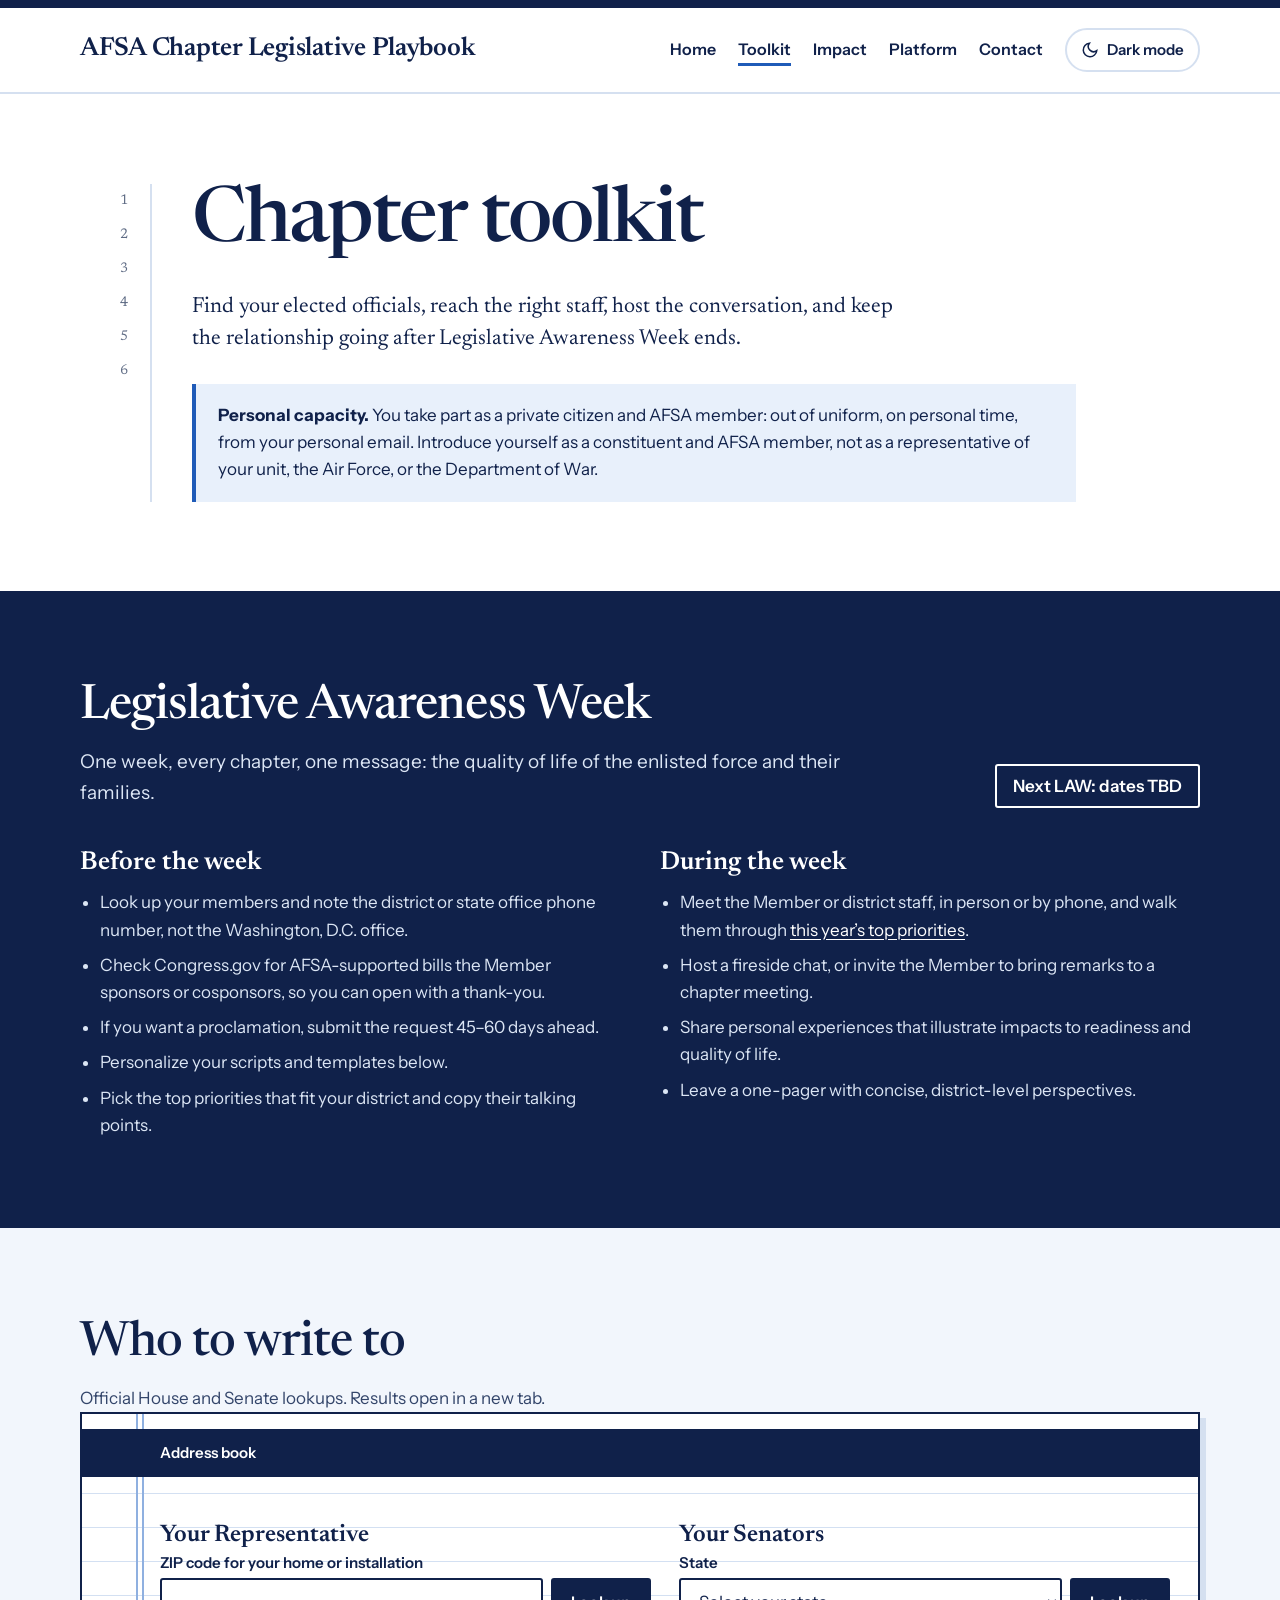
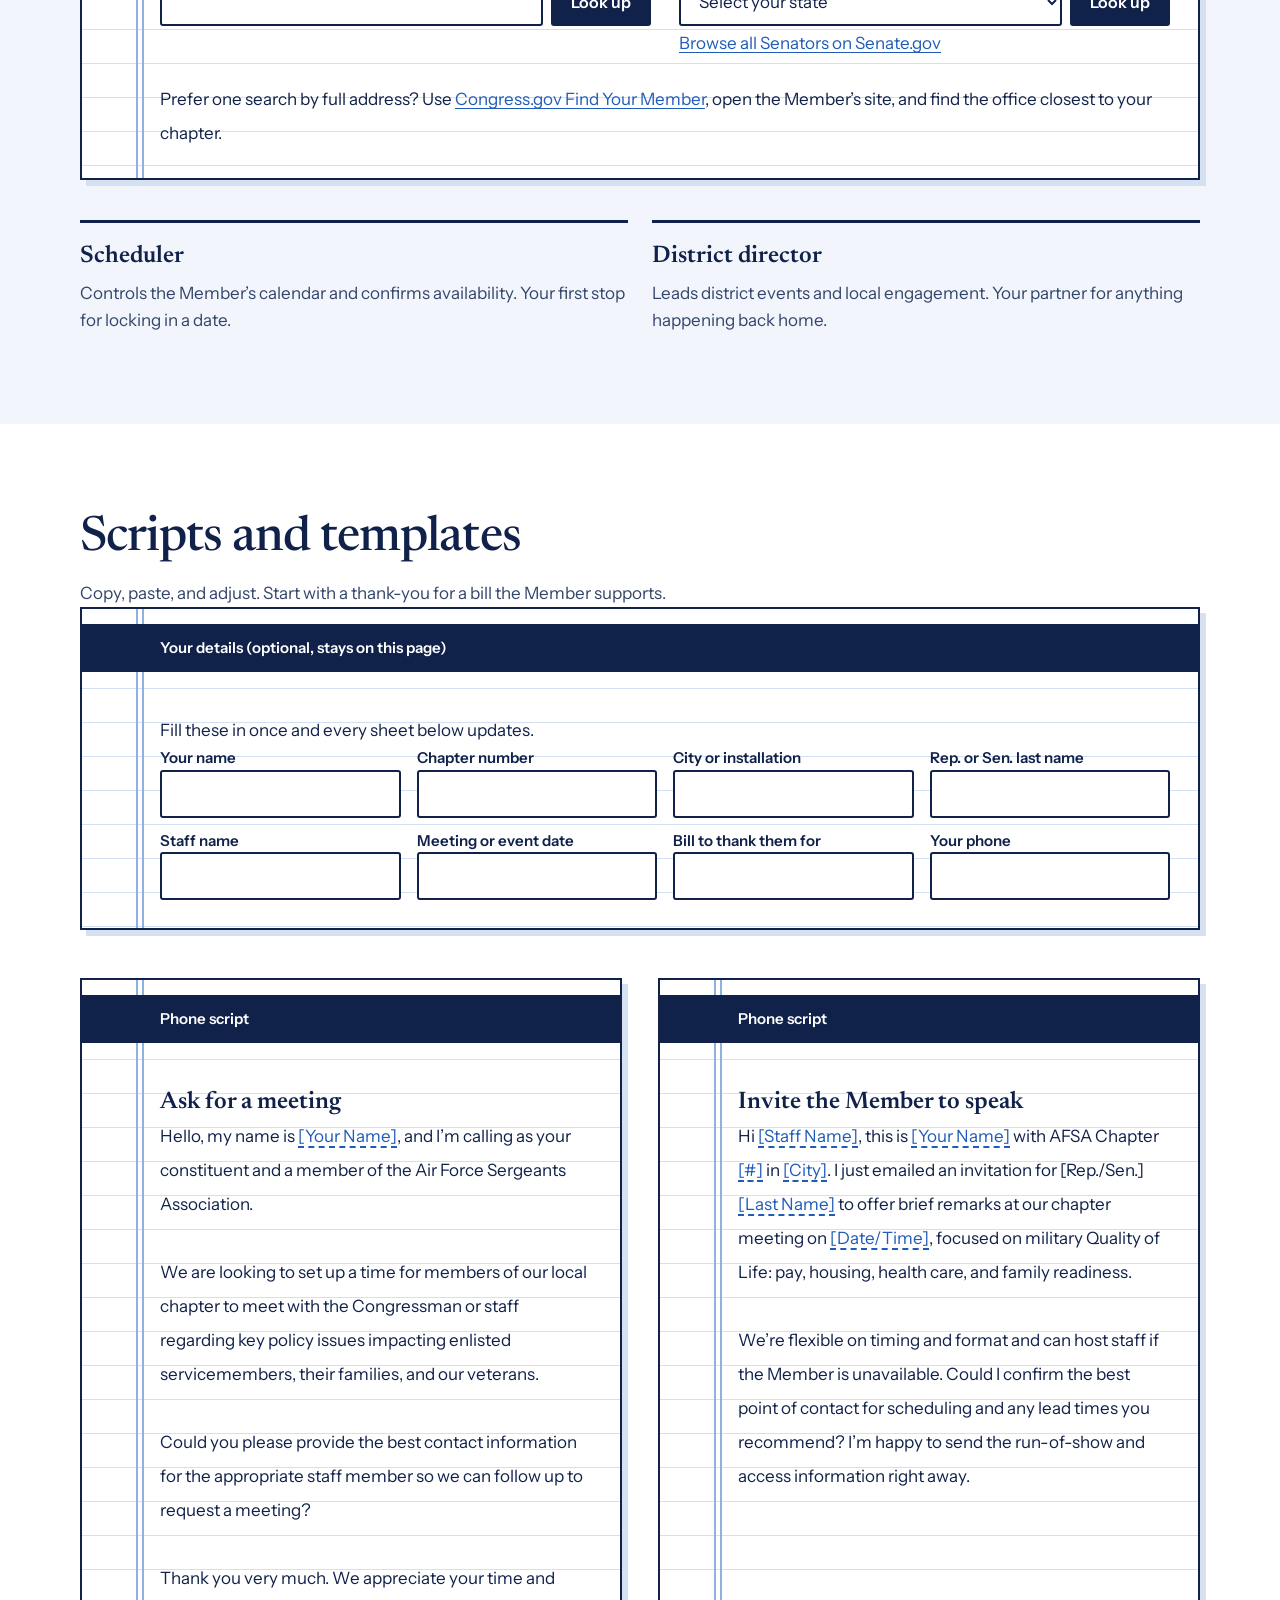
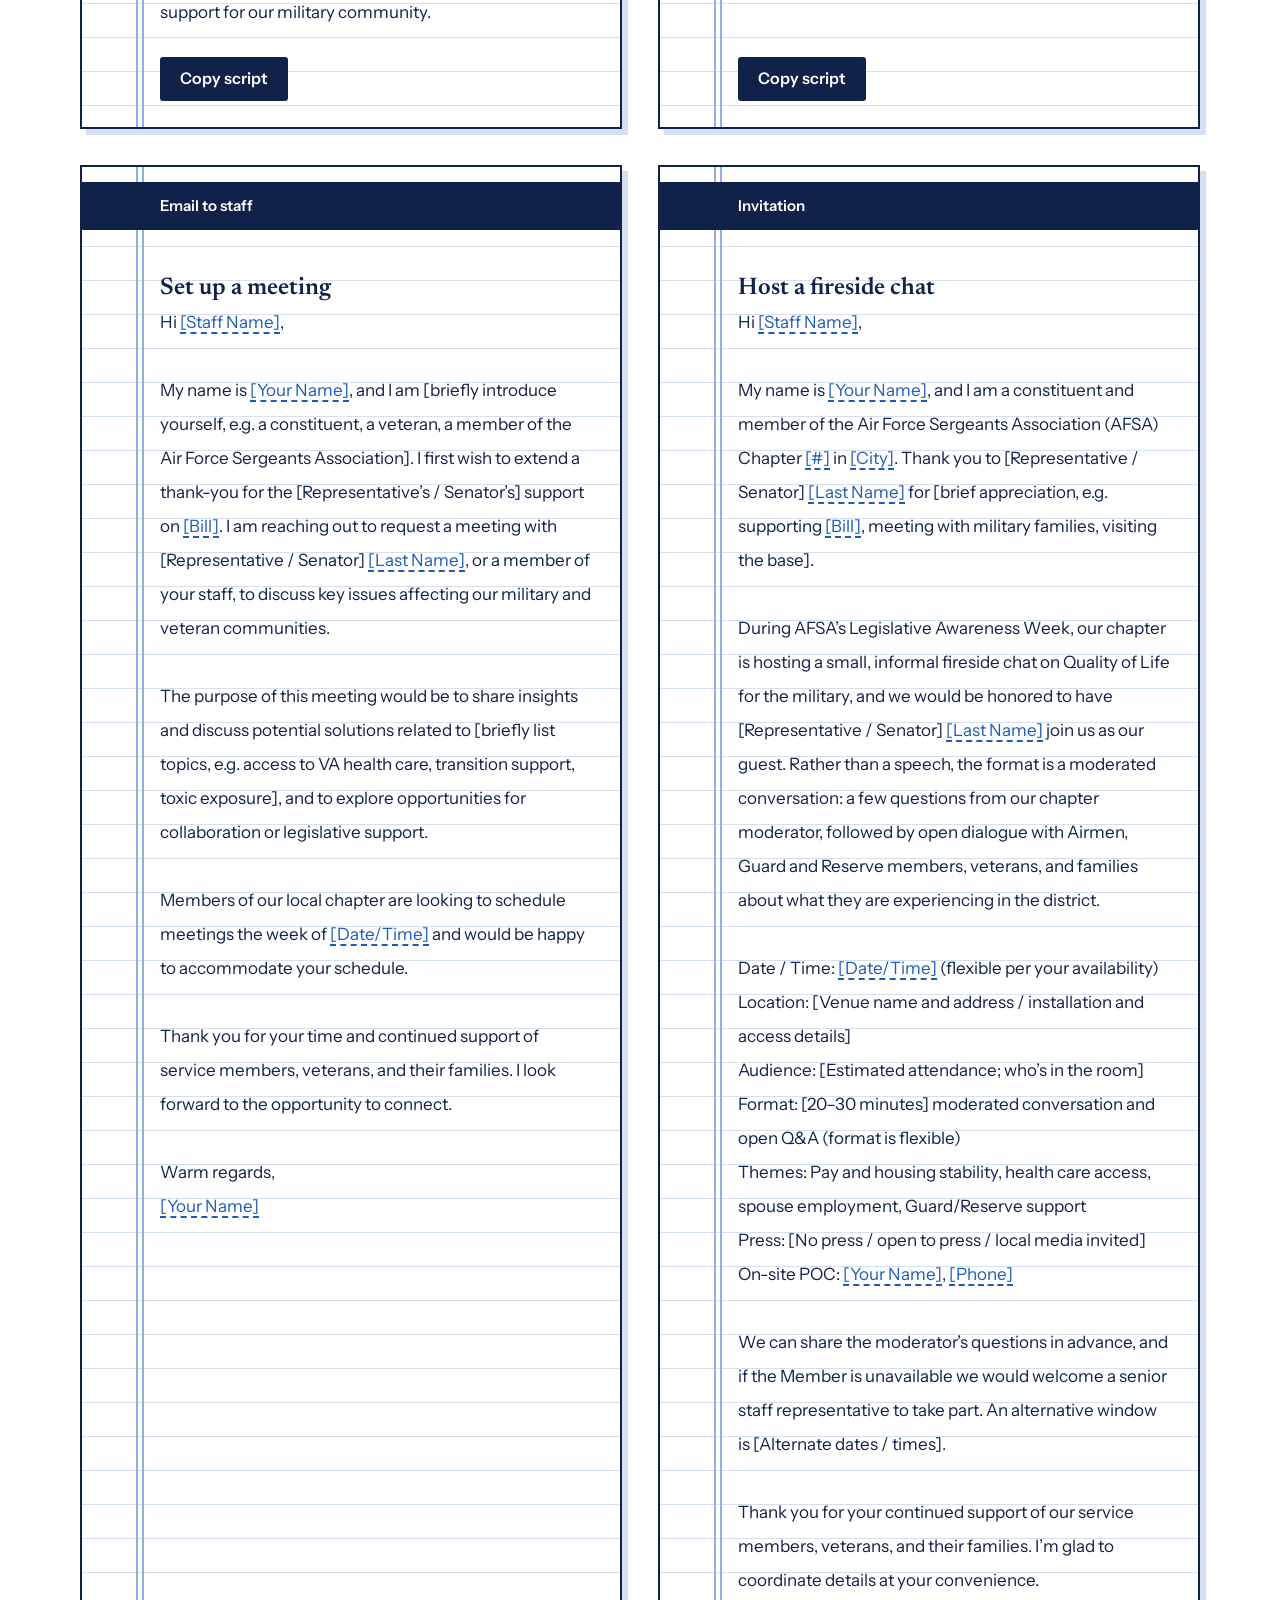
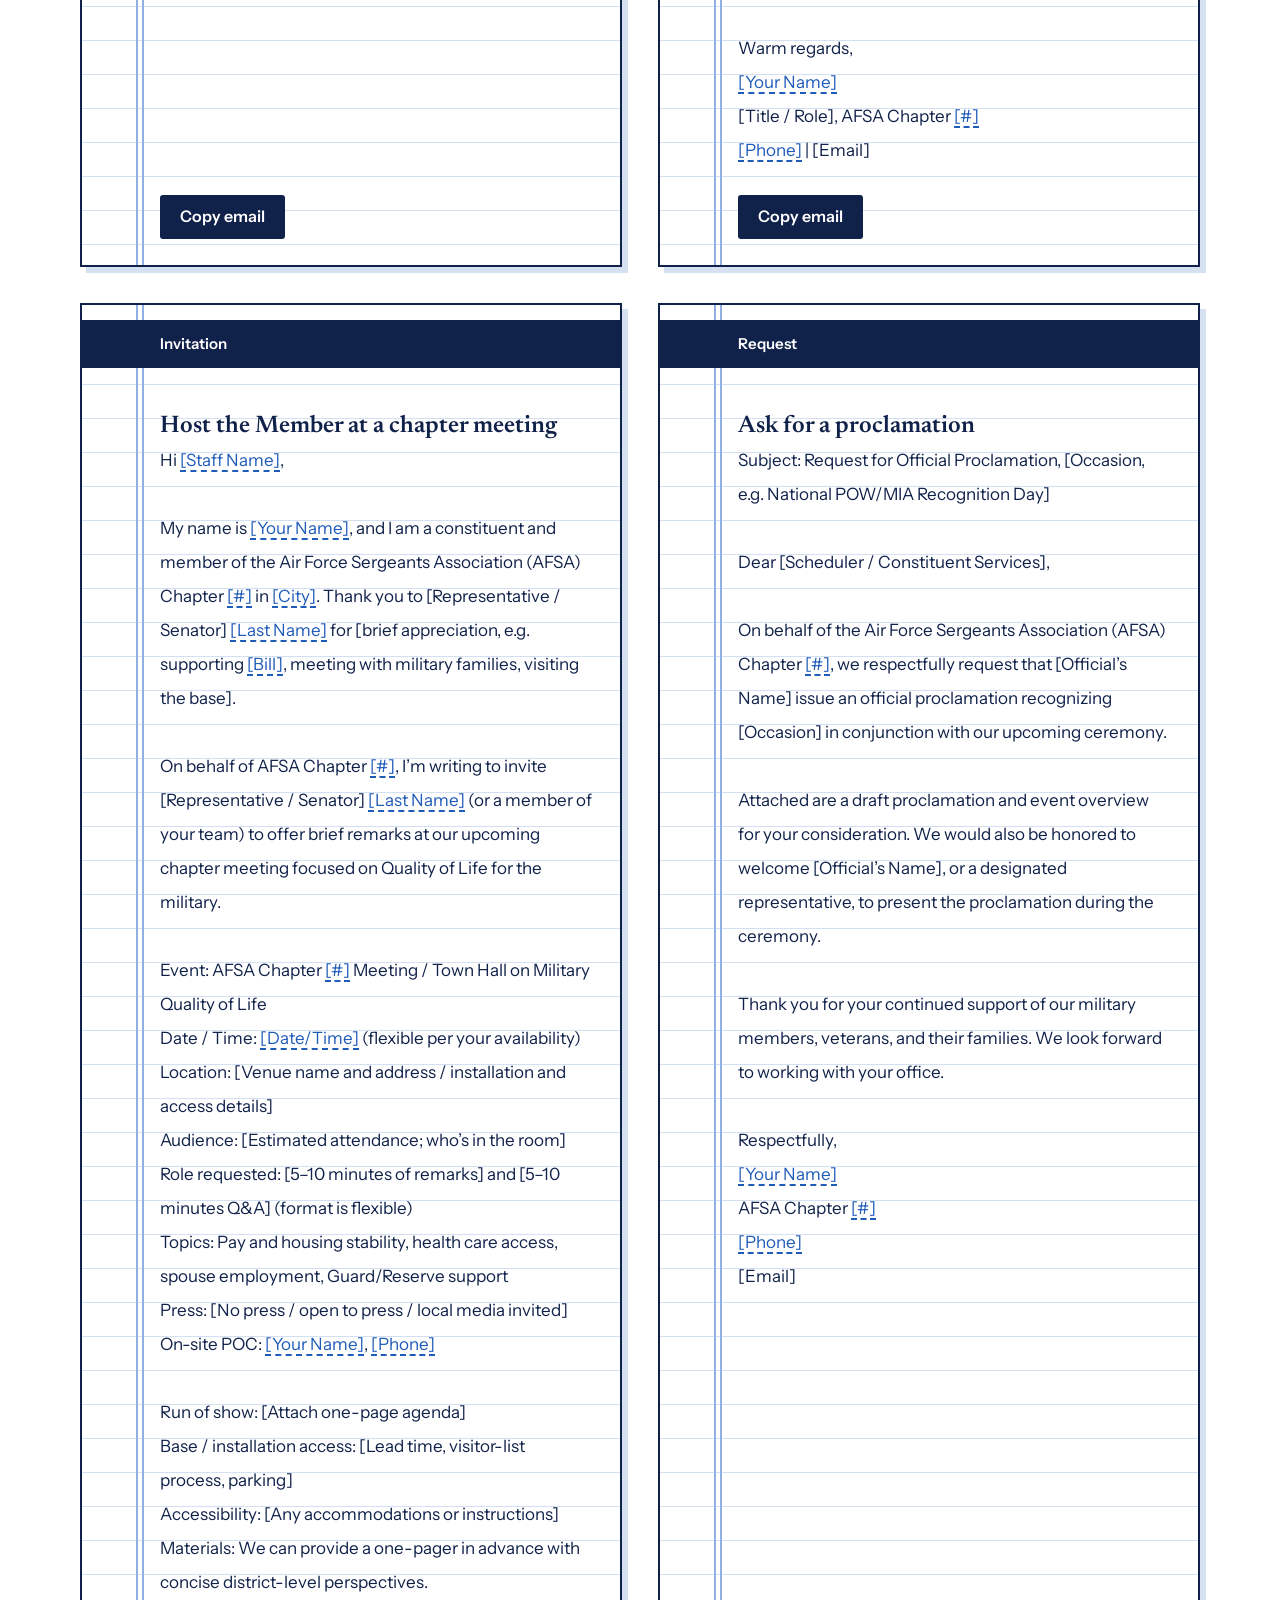
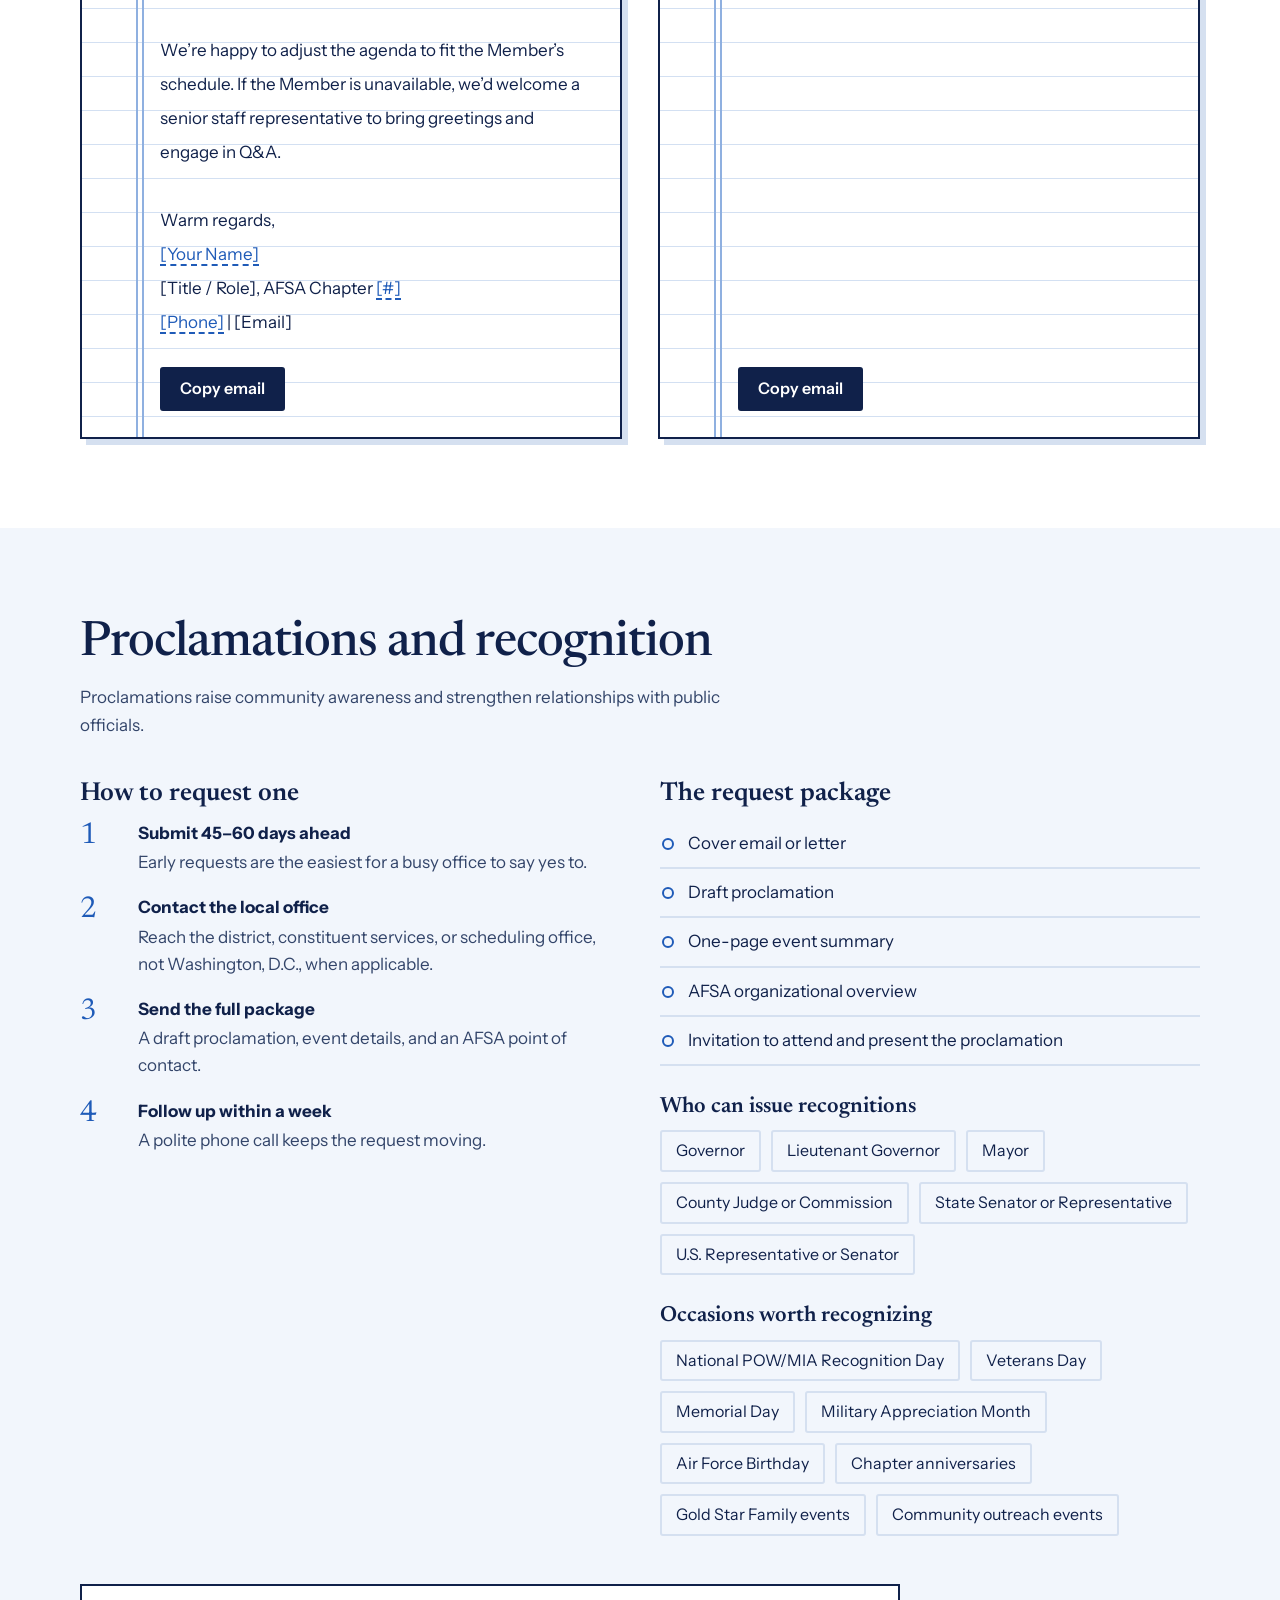
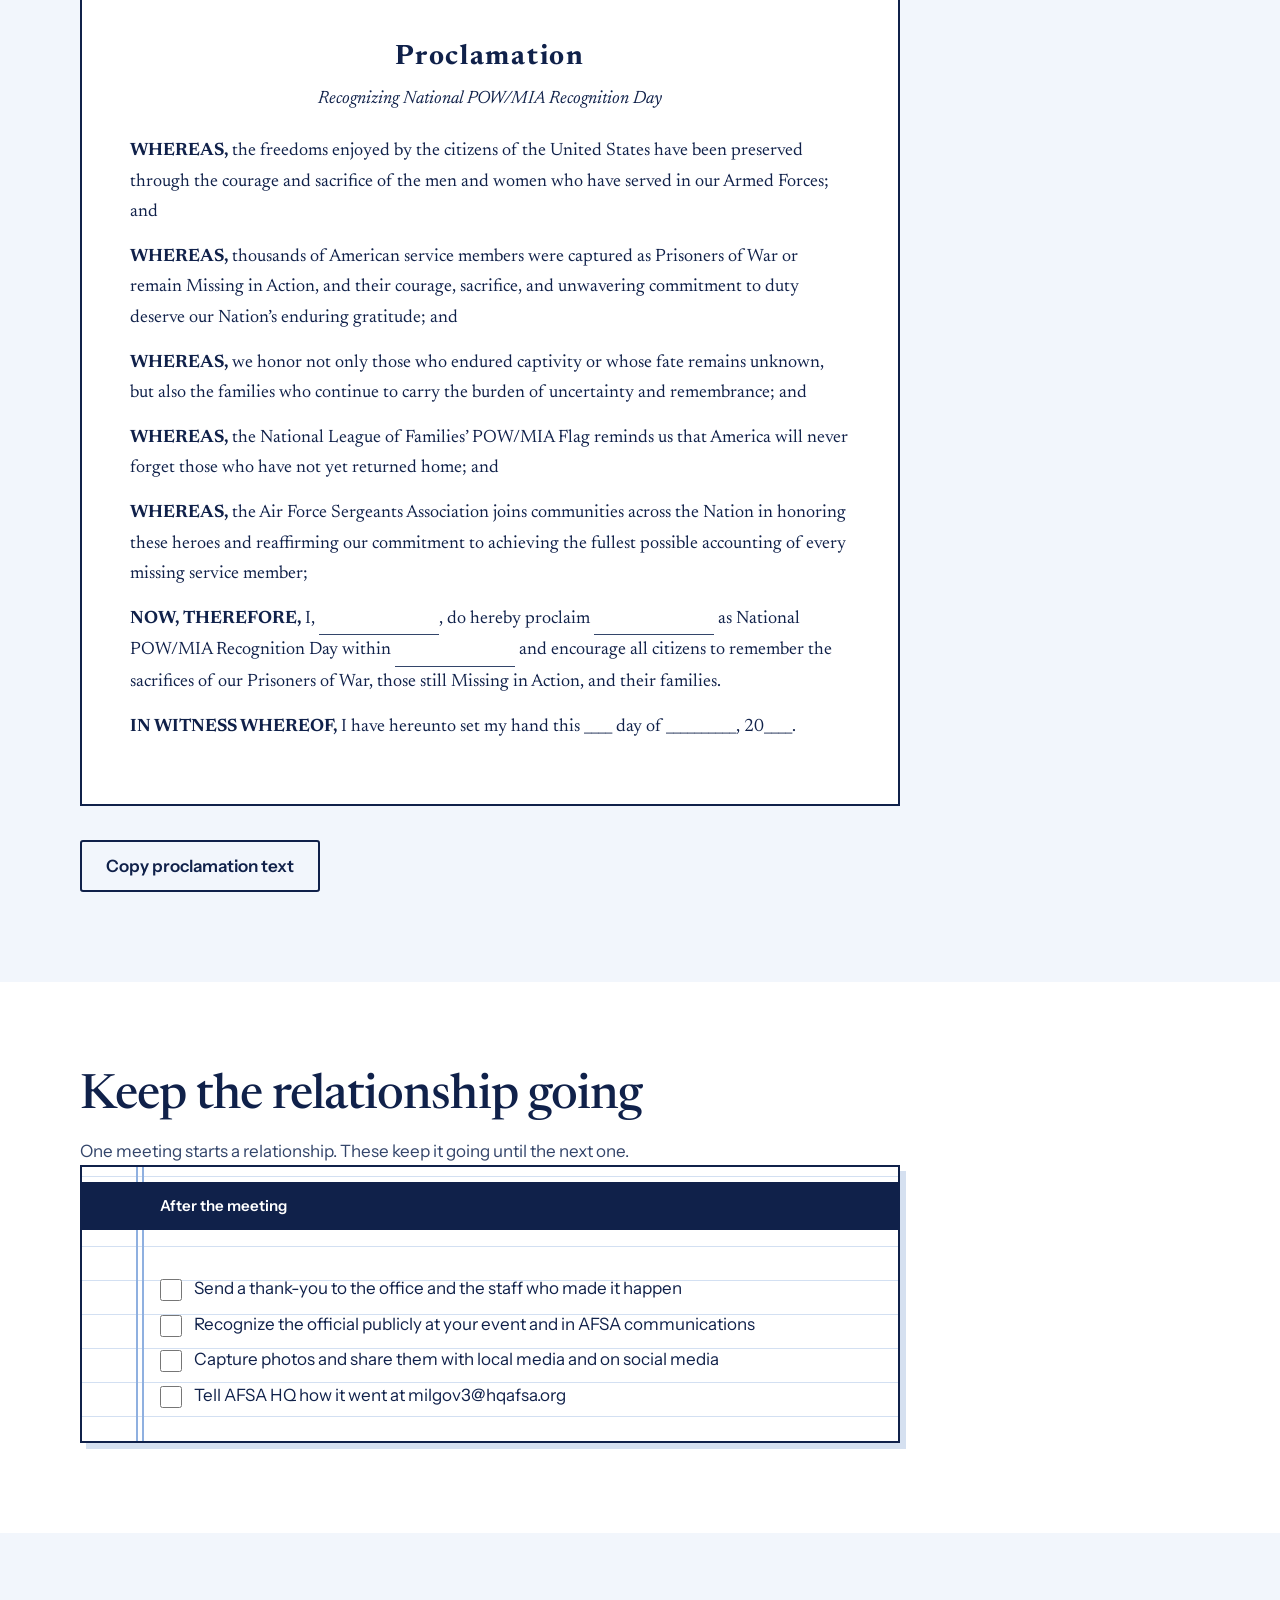
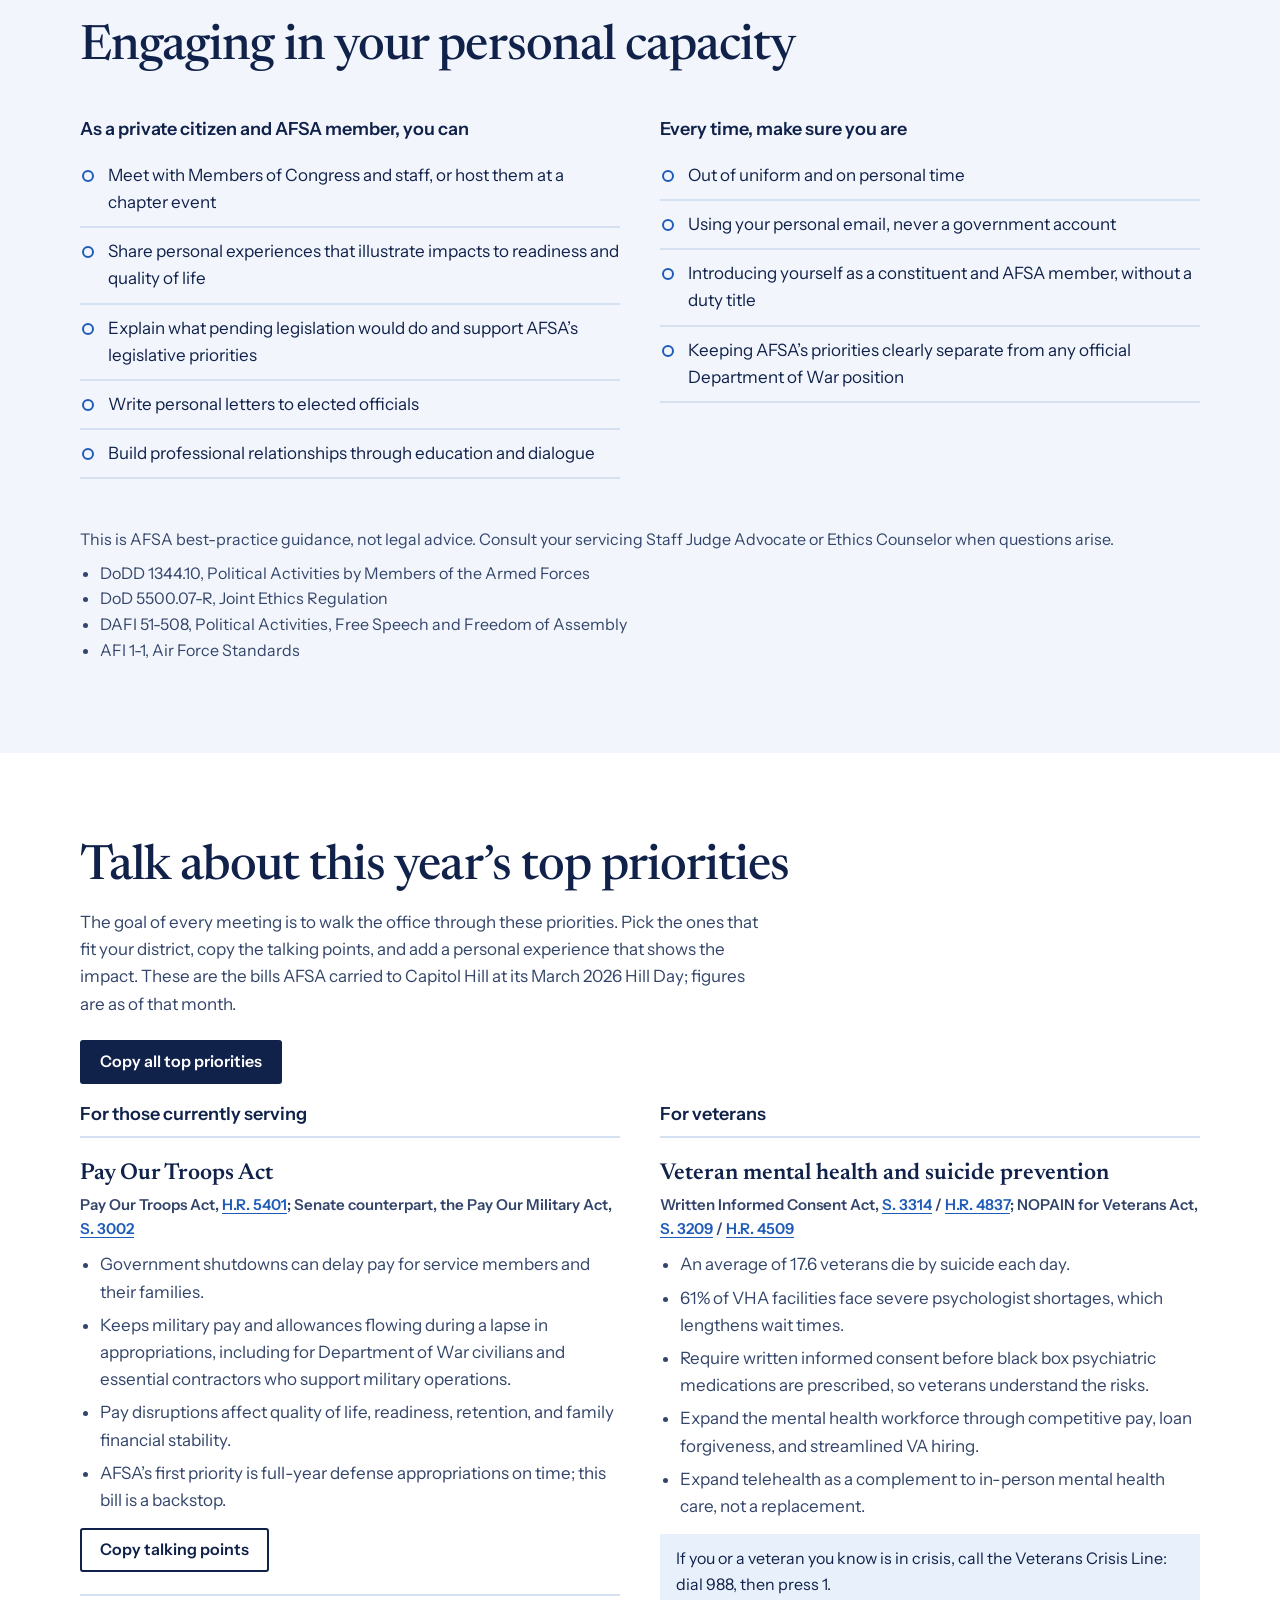
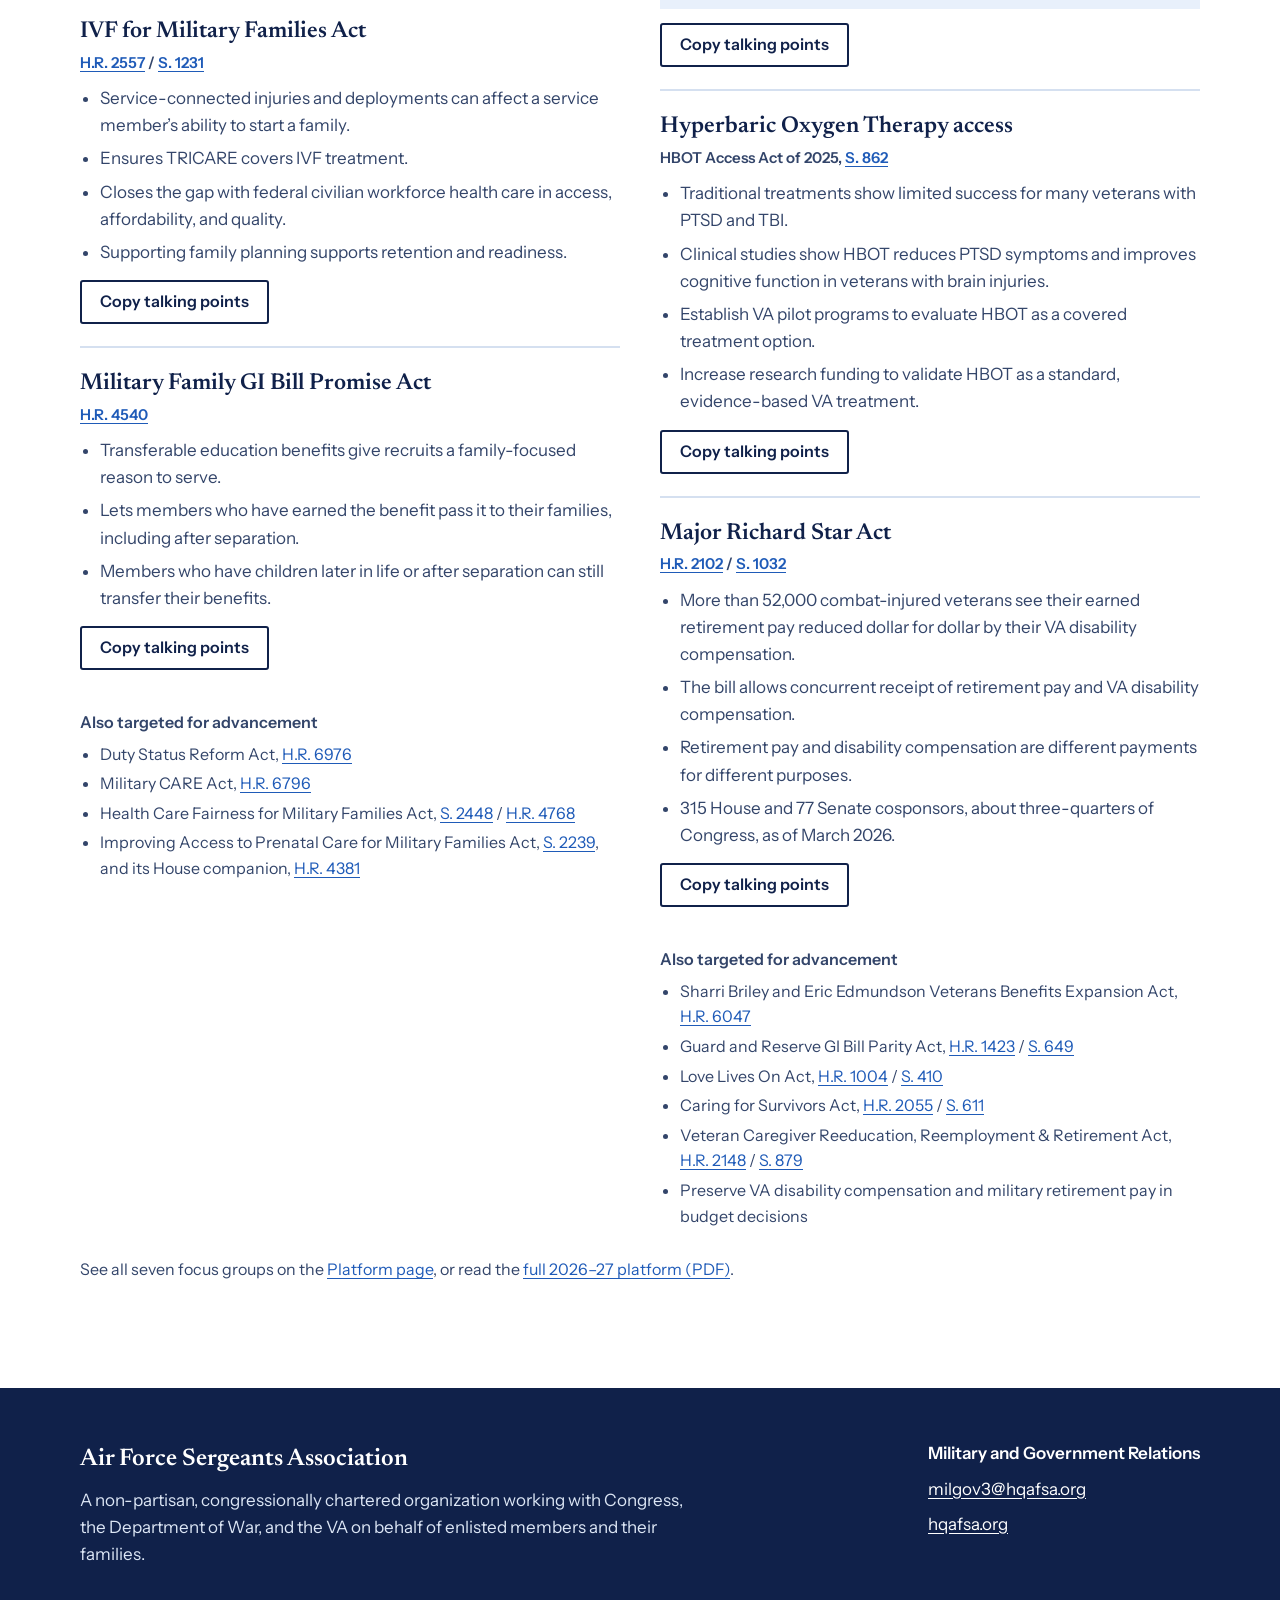
==== toolkit.html @ 88fa0942 "Add files via upload" ====
<!doctype html>
<html lang="en">
<head>
<meta charset="utf-8">
<meta name="viewport" content="width=device-width, initial-scale=1">
<meta http-equiv="Content-Security-Policy" content="default-src 'none'; script-src 'self' 'sha256-FX/1Bwg8a1mKKvwrOkE1gZvX2eB16QvJh+3+vhkZIF4='; style-src 'self'; font-src 'self'; img-src 'self'; connect-src 'none'; manifest-src 'self'; base-uri 'self'; form-action https://ziplook.house.gov; upgrade-insecure-requests">
<meta name="referrer" content="strict-origin-when-cross-origin">
<title>Chapter toolkit | AFSA Chapter Legislative Playbook</title>
<meta name="description" content="Find your Representative and Senators, use AFSA’s call scripts and email templates, request proclamations, and keep the relationship going after Legislative Awareness Week.">
<link rel="canonical" href="https://afsa-legislative.github.io/toolkit.html">
<meta name="theme-color" content="#10214A">
<meta property="og:type" content="website">
<meta property="og:site_name" content="AFSA Chapter Legislative Playbook">
<meta property="og:title" content="Chapter toolkit | AFSA Chapter Legislative Playbook">
<meta property="og:description" content="Find your Representative and Senators, use AFSA’s call scripts and email templates, request proclamations, and keep the relationship going after Legislative Awareness Week.">
<meta property="og:url" content="https://afsa-legislative.github.io/toolkit.html">
<meta property="og:image" content="https://afsa-legislative.github.io/assets/img/og-card.png">
<meta property="og:image:width" content="1200">
<meta property="og:image:height" content="630">
<meta property="og:image:alt" content="AFSA Chapter Legislative Playbook: What AFSA asked Congress for, and what changed.">
<meta name="twitter:card" content="summary_large_image">
<link rel="icon" href="assets/img/favicon.svg" type="image/svg+xml">
<link rel="apple-touch-icon" href="assets/img/apple-touch-icon.png">
<link rel="preload" href="assets/fonts/newsreader-latin-opsz-normal.woff2" as="font" type="font/woff2" crossorigin>
<link rel="preload" href="assets/fonts/instrument-sans-latin-wght-normal.woff2" as="font" type="font/woff2" crossorigin>
<script src="assets/js/theme.js"></script>
<link rel="stylesheet" href="assets/css/site.css">
<script src="assets/js/site.js" defer></script>
<script type="application/ld+json">{"@context": "https://schema.org", "@type": "WebPage", "name": "Chapter toolkit | AFSA Chapter Legislative Playbook", "url": "https://afsa-legislative.github.io/toolkit.html", "description": "Find your Representative and Senators, use AFSA’s call scripts and email templates, request proclamations, and keep the relationship going after Legislative Awareness Week.", "isPartOf": {"@type": "WebSite", "name": "AFSA Chapter Legislative Playbook", "url": "https://afsa-legislative.github.io/"}, "publisher": {"@type": "Organization", "name": "Air Force Sergeants Association", "url": "https://www.hqafsa.org/"}}</script>
</head>
<body>
<a class="skip" href="#main">Skip to main content</a>
<div class="topbar" aria-hidden="true"></div>
<header class="site-head">
  <div class="wrap">
    <a class="brand" href="index.html">AFSA Chapter Legislative Playbook</a>
    <div class="head-right">
      <nav class="nav" aria-label="Main">
        <ul>
          <li><a href="index.html">Home</a></li>
          <li><a href="toolkit.html" aria-current="page">Toolkit</a></li>
          <li><a href="impact.html">Impact</a></li>
          <li><a href="platform.html">Platform</a></li>
          <li><a href="contact.html">Contact</a></li>
        </ul>
      </nav>
      <button class="theme-toggle" id="themeToggle" type="button" aria-pressed="false" hidden>
        <svg class="i-moon" width="18" height="18" viewBox="0 0 24 24" fill="none" stroke="currentColor" stroke-width="2" aria-hidden="true" focusable="false"><path d="M21 12.8A9 9 0 1 1 11.2 3a7 7 0 0 0 9.8 9.8z"/></svg>
        <svg class="i-sun" width="18" height="18" viewBox="0 0 24 24" fill="none" stroke="currentColor" stroke-width="2" aria-hidden="true" focusable="false"><circle cx="12" cy="12" r="4"/><path d="M12 2v2M12 20v2M4.9 4.9l1.4 1.4M17.7 17.7l1.4 1.4M2 12h2M20 12h2M4.9 19.1l1.4-1.4M17.7 6.3l1.4-1.4"/></svg>
        <span>Dark mode</span>
      </button>
    </div>
  </div>
</header>
<main id="main">
  <section class="section" aria-labelledby="tk-h1">
    <div class="wrap rowrail">
      <div class="rail" aria-hidden="true">1
2
3
4
5
6</div>
      <div>
        <h1 id="tk-h1" class="display h1">Chapter toolkit</h1>
        <p class="lede">Find your elected officials, reach the right staff, host the conversation, and keep the relationship going after Legislative Awareness Week ends.</p>
        <p class="notice"><strong>Personal capacity.</strong> You take part as a private citizen and AFSA member: out of uniform, on personal time, from your personal email. Introduce yourself as a constituent and AFSA member, not as a representative of your unit, the Air Force, or the Department of War.</p>
      </div>
    </div>
  </section>

  <section class="section band" aria-labelledby="tk-law">
    <div class="wrap">
      <div class="rec-head">
        <div>
          <h2 id="tk-law" class="display h2">Legislative Awareness Week</h2>
          <p class="intro lg">One week, every chapter, one message: the quality of life of the enlisted force and their families.</p>
        </div>
        <p class="chip">Next LAW: dates TBD</p>
      </div>
      <div class="cols2 mt">
        <div>
          <h3 class="h3">Before the week</h3>
          <ul class="bandlist">
            <li>Look up your members and note the district or state office phone number, not the Washington, D.C. office.</li>
            <li>Check Congress.gov for AFSA-supported bills the Member sponsors or cosponsors, so you can open with a thank-you.</li>
            <li>If you want a proclamation, submit the request 45–60 days ahead.</li>
            <li>Personalize your scripts and templates below.</li>
            <li>Pick the top priorities that fit your district and copy their talking points.</li>
          </ul>
        </div>
        <div>
          <h3 class="h3">During the week</h3>
          <ul class="bandlist">
            <li>Meet the Member or district staff, in person or by phone, and walk them through <a href="#priorities">this year’s top priorities</a>.</li>
            <li>Host a fireside chat, or invite the Member to bring remarks to a chapter meeting.</li>
            <li>Share personal experiences that illustrate impacts to readiness and quality of life.</li>
            <li>Leave a one-pager with concise, district-level perspectives.</li>
          </ul>
        </div>
      </div>
    </div>
  </section>

  <section class="section alt" id="find" aria-labelledby="find-h2">
    <div class="wrap">
      <h2 id="find-h2" class="display h2">Who to write to</h2>
      <p class="intro">Official House and Senate lookups. Results open in a new tab.</p>
      <div class="pad mt-md">
        <p class="pad-tab">Address book</p>
        <div class="pad-body">
          <div class="lookups">
            <form class="lookup" id="zipForm" action="https://ziplook.house.gov/htbin/findrep_house" method="get" target="_blank" novalidate>
              <h3>Your Representative</h3>
              <label for="zip">ZIP code for your home or installation</label>
              <div class="row">
                <input id="zip" name="ZIP" inputmode="numeric" autocomplete="postal-code" maxlength="5" pattern="[0-9]{5}" aria-describedby="zipErr">
                <button class="btn sm" type="submit">Look up</button>
              </div>
              <p class="err" id="zipErr" hidden>Enter a 5-digit ZIP code to run the lookup.</p>
            </form>
            <div class="lookup">
              <h3>Your Senators</h3>
              <div id="stateWrap" hidden>
                <label for="state">State</label>
                <div class="row">
                  <select id="state" aria-describedby="stateErr"><option value="">Select your state</option></select>
                  <a class="btn sm" id="stateGo" href="https://www.senate.gov/senators/senators-contact.htm" target="_blank" rel="noopener">Look up</a>
                </div>
                <p class="err" id="stateErr" hidden>Choose a state first.</p>
              </div>
              <p><a href="https://www.senate.gov/senators/senators-contact.htm" target="_blank" rel="noopener">Browse all Senators on Senate.gov</a></p>
            </div>
          </div>
          <p class="afterlink">Prefer one search by full address? Use <a href="https://www.congress.gov/members/find-your-member" target="_blank" rel="noopener">Congress.gov Find Your Member</a>, open the Member’s site, and find the office closest to your chapter.</p>
        </div>
      </div>
      <div class="staff">
        <div><h3>Scheduler</h3><p>Controls the Member’s calendar and confirms availability. Your first stop for locking in a date.</p></div>
        <div><h3>District director</h3><p>Leads district events and local engagement. Your partner for anything happening back home.</p></div>
      </div>
    </div>
  </section>

  <section class="section" id="templates" aria-labelledby="tpl-h2">
    <div class="wrap">
      <h2 id="tpl-h2" class="display h2">Scripts and templates</h2>
      <p class="intro">Copy, paste, and adjust. Start with a thank-you for a bill the Member supports.</p>

      <div class="pad mt-md" id="persona" hidden>
        <p class="pad-tab">Your details (optional, stays on this page)</p>
        <div class="pad-body">
          <p>Fill these in once and every sheet below updates.</p>
          <div class="persona">
            <div><label for="p-name">Your name</label><input id="p-name" data-key="name" autocomplete="name"></div>
            <div><label for="p-chapter">Chapter number</label><input id="p-chapter" data-key="chapter"></div>
            <div><label for="p-city">City or installation</label><input id="p-city" data-key="city"></div>
            <div><label for="p-member">Rep. or Sen. last name</label><input id="p-member" data-key="member"></div>
            <div><label for="p-staff">Staff name</label><input id="p-staff" data-key="staff"></div>
            <div><label for="p-date">Meeting or event date</label><input id="p-date" data-key="date"></div>
            <div><label for="p-bill">Bill to thank them for</label><input id="p-bill" data-key="bill"></div>
            <div><label for="p-phone">Your phone</label><input id="p-phone" data-key="phone" inputmode="tel" autocomplete="tel"></div>
          </div>
        </div>
      </div>

      <div class="pads mt-lg">
        <article class="pad" aria-labelledby="t1h"><p class="pad-tab">Phone script</p><div class="pad-body"><h3 id="t1h">Ask for a meeting</h3><p class="tpl" id="t1">Hello, my name is <span data-k="name">[Your Name]</span>, and I’m calling as your constituent and a member of the Air Force Sergeants Association.

We are looking to set up a time for members of our local chapter to meet with the Congressman or staff regarding key policy issues impacting enlisted servicemembers, their families, and our veterans.

Could you please provide the best contact information for the appropriate staff member so we can follow up to request a meeting?

Thank you very much. We appreciate your time and support for our military community.</p></div><div class="pad-actions"><button class="btn sm" type="button" data-copy="t1" hidden>Copy script</button></div></article>

        <article class="pad" aria-labelledby="t2h"><p class="pad-tab">Phone script</p><div class="pad-body"><h3 id="t2h">Invite the Member to speak</h3><p class="tpl" id="t2">Hi <span data-k="staff">[Staff Name]</span>, this is <span data-k="name">[Your Name]</span> with AFSA Chapter <span data-k="chapter">[#]</span> in <span data-k="city">[City]</span>. I just emailed an invitation for [Rep./Sen.] <span data-k="member">[Last Name]</span> to offer brief remarks at our chapter meeting on <span data-k="date">[Date/Time]</span>, focused on military Quality of Life: pay, housing, health care, and family readiness.

We’re flexible on timing and format and can host staff if the Member is unavailable. Could I confirm the best point of contact for scheduling and any lead times you recommend? I’m happy to send the run-of-show and access information right away.</p></div><div class="pad-actions"><button class="btn sm" type="button" data-copy="t2" hidden>Copy script</button></div></article>

        <article class="pad" aria-labelledby="t3h"><p class="pad-tab">Email to staff</p><div class="pad-body"><h3 id="t3h">Set up a meeting</h3><p class="tpl" id="t3">Hi <span data-k="staff">[Staff Name]</span>,

My name is <span data-k="name">[Your Name]</span>, and I am [briefly introduce yourself, e.g. a constituent, a veteran, a member of the Air Force Sergeants Association]. I first wish to extend a thank-you for the [Representative’s / Senator’s] support on <span data-k="bill">[Bill]</span>. I am reaching out to request a meeting with [Representative / Senator] <span data-k="member">[Last Name]</span>, or a member of your staff, to discuss key issues affecting our military and veteran communities.

The purpose of this meeting would be to share insights and discuss potential solutions related to [briefly list topics, e.g. access to VA health care, transition support, toxic exposure], and to explore opportunities for collaboration or legislative support.

Members of our local chapter are looking to schedule meetings the week of <span data-k="date">[Date/Time]</span> and would be happy to accommodate your schedule.

Thank you for your time and continued support of service members, veterans, and their families. I look forward to the opportunity to connect.

Warm regards,
<span data-k="name">[Your Name]</span></p></div><div class="pad-actions"><button class="btn sm" type="button" data-copy="t3" hidden>Copy email</button></div></article>

        <article class="pad" aria-labelledby="t4h"><p class="pad-tab">Invitation</p><div class="pad-body"><h3 id="t4h">Host a fireside chat</h3><p class="tpl" id="t4">Hi <span data-k="staff">[Staff Name]</span>,

My name is <span data-k="name">[Your Name]</span>, and I am a constituent and member of the Air Force Sergeants Association (AFSA) Chapter <span data-k="chapter">[#]</span> in <span data-k="city">[City]</span>. Thank you to [Representative / Senator] <span data-k="member">[Last Name]</span> for [brief appreciation, e.g. supporting <span data-k="bill">[Bill]</span>, meeting with military families, visiting the base].

During AFSA’s Legislative Awareness Week, our chapter is hosting a small, informal fireside chat on Quality of Life for the military, and we would be honored to have [Representative / Senator] <span data-k="member">[Last Name]</span> join us as our guest. Rather than a speech, the format is a moderated conversation: a few questions from our chapter moderator, followed by open dialogue with Airmen, Guard and Reserve members, veterans, and families about what they are experiencing in the district.

Date / Time: <span data-k="date">[Date/Time]</span> (flexible per your availability)
Location: [Venue name and address / installation and access details]
Audience: [Estimated attendance; who’s in the room]
Format: [20–30 minutes] moderated conversation and open Q&amp;A (format is flexible)
Themes: Pay and housing stability, health care access, spouse employment, Guard/Reserve support
Press: [No press / open to press / local media invited]
On-site POC: <span data-k="name">[Your Name]</span>, <span data-k="phone">[Phone]</span>

We can share the moderator’s questions in advance, and if the Member is unavailable we would welcome a senior staff representative to take part. An alternative window is [Alternate dates / times].

Thank you for your continued support of our service members, veterans, and their families. I’m glad to coordinate details at your convenience.

Warm regards,
<span data-k="name">[Your Name]</span>
[Title / Role], AFSA Chapter <span data-k="chapter">[#]</span>
<span data-k="phone">[Phone]</span> | [Email]</p></div><div class="pad-actions"><button class="btn sm" type="button" data-copy="t4" hidden>Copy email</button></div></article>

        <article class="pad" aria-labelledby="t5h"><p class="pad-tab">Invitation</p><div class="pad-body"><h3 id="t5h">Host the Member at a chapter meeting</h3><p class="tpl" id="t5">Hi <span data-k="staff">[Staff Name]</span>,

My name is <span data-k="name">[Your Name]</span>, and I am a constituent and member of the Air Force Sergeants Association (AFSA) Chapter <span data-k="chapter">[#]</span> in <span data-k="city">[City]</span>. Thank you to [Representative / Senator] <span data-k="member">[Last Name]</span> for [brief appreciation, e.g. supporting <span data-k="bill">[Bill]</span>, meeting with military families, visiting the base].

On behalf of AFSA Chapter <span data-k="chapter">[#]</span>, I’m writing to invite [Representative / Senator] <span data-k="member">[Last Name]</span> (or a member of your team) to offer brief remarks at our upcoming chapter meeting focused on Quality of Life for the military.

Event: AFSA Chapter <span data-k="chapter">[#]</span> Meeting / Town Hall on Military Quality of Life
Date / Time: <span data-k="date">[Date/Time]</span> (flexible per your availability)
Location: [Venue name and address / installation and access details]
Audience: [Estimated attendance; who’s in the room]
Role requested: [5–10 minutes of remarks] and [5–10 minutes Q&amp;A] (format is flexible)
Topics: Pay and housing stability, health care access, spouse employment, Guard/Reserve support
Press: [No press / open to press / local media invited]
On-site POC: <span data-k="name">[Your Name]</span>, <span data-k="phone">[Phone]</span>

Run of show: [Attach one-page agenda]
Base / installation access: [Lead time, visitor-list process, parking]
Accessibility: [Any accommodations or instructions]
Materials: We can provide a one-pager in advance with concise district-level perspectives.

We’re happy to adjust the agenda to fit the Member’s schedule. If the Member is unavailable, we’d welcome a senior staff representative to bring greetings and engage in Q&amp;A.

Warm regards,
<span data-k="name">[Your Name]</span>
[Title / Role], AFSA Chapter <span data-k="chapter">[#]</span>
<span data-k="phone">[Phone]</span> | [Email]</p></div><div class="pad-actions"><button class="btn sm" type="button" data-copy="t5" hidden>Copy email</button></div></article>

        <article class="pad" aria-labelledby="t6h"><p class="pad-tab">Request</p><div class="pad-body"><h3 id="t6h">Ask for a proclamation</h3><p class="tpl" id="t6">Subject: Request for Official Proclamation, [Occasion, e.g. National POW/MIA Recognition Day]

Dear [Scheduler / Constituent Services],

On behalf of the Air Force Sergeants Association (AFSA) Chapter <span data-k="chapter">[#]</span>, we respectfully request that [Official’s Name] issue an official proclamation recognizing [Occasion] in conjunction with our upcoming ceremony.

Attached are a draft proclamation and event overview for your consideration. We would also be honored to welcome [Official’s Name], or a designated representative, to present the proclamation during the ceremony.

Thank you for your continued support of our military members, veterans, and their families. We look forward to working with your office.

Respectfully,
<span data-k="name">[Your Name]</span>
AFSA Chapter <span data-k="chapter">[#]</span>
<span data-k="phone">[Phone]</span>
[Email]</p></div><div class="pad-actions"><button class="btn sm" type="button" data-copy="t6" hidden>Copy email</button></div></article>
      </div>
    </div>
  </section>

  <section class="section alt" id="proclamations" aria-labelledby="pr-h2">
    <div class="wrap">
      <h2 id="pr-h2" class="display h2">Proclamations and recognition</h2>
      <p class="intro">Proclamations raise community awareness and strengthen relationships with public officials.</p>
      <div class="cols2 mt">
        <div>
          <h3 class="h3">How to request one</h3>
          <ol class="steps">
            <li><span class="n" aria-hidden="true">1</span><div><h4>Submit 45–60 days ahead</h4><p>Early requests are the easiest for a busy office to say yes to.</p></div></li>
            <li><span class="n" aria-hidden="true">2</span><div><h4>Contact the local office</h4><p>Reach the district, constituent services, or scheduling office, not Washington, D.C., when applicable.</p></div></li>
            <li><span class="n" aria-hidden="true">3</span><div><h4>Send the full package</h4><p>A draft proclamation, event details, and an AFSA point of contact.</p></div></li>
            <li><span class="n" aria-hidden="true">4</span><div><h4>Follow up within a week</h4><p>A polite phone call keeps the request moving.</p></div></li>
          </ol>
        </div>
        <div>
          <h3 class="h3">The request package</h3>
          <ul class="ticks"><li>Cover email or letter</li><li>Draft proclamation</li><li>One-page event summary</li><li>AFSA organizational overview</li><li>Invitation to attend and present the proclamation</li></ul>
          <h3 class="h3 sm mt-md">Who can issue recognitions</h3>
          <ul class="tags"><li>Governor</li><li>Lieutenant Governor</li><li>Mayor</li><li>County Judge or Commission</li><li>State Senator or Representative</li><li>U.S. Representative or Senator</li></ul>
          <h3 class="h3 sm mt-md">Occasions worth recognizing</h3>
          <ul class="tags"><li>National POW/MIA Recognition Day</li><li>Veterans Day</li><li>Memorial Day</li><li>Military Appreciation Month</li><li>Air Force Birthday</li><li>Chapter anniversaries</li><li>Gold Star Family events</li><li>Community outreach events</li></ul>
        </div>
      </div>
      <div class="doc" id="procl">
        <h3>Proclamation</h3>
        <p class="sub">Recognizing National POW/MIA Recognition Day</p>
        <p><span class="w">WHEREAS,</span> the freedoms enjoyed by the citizens of the United States have been preserved through the courage and sacrifice of the men and women who have served in our Armed Forces; and</p>
        <p><span class="w">WHEREAS,</span> thousands of American service members were captured as Prisoners of War or remain Missing in Action, and their courage, sacrifice, and unwavering commitment to duty deserve our Nation’s enduring gratitude; and</p>
        <p><span class="w">WHEREAS,</span> we honor not only those who endured captivity or whose fate remains unknown, but also the families who continue to carry the burden of uncertainty and remembrance; and</p>
        <p><span class="w">WHEREAS,</span> the National League of Families’ POW/MIA Flag reminds us that America will never forget those who have not yet returned home; and</p>
        <p><span class="w">WHEREAS,</span> the Air Force Sergeants Association joins communities across the Nation in honoring these heroes and reaffirming our commitment to achieving the fullest possible accounting of every missing service member;</p>
        <p><span class="w">NOW, THEREFORE,</span> I, <span class="fill">&nbsp;</span>, do hereby proclaim <span class="fill">&nbsp;</span> as National POW/MIA Recognition Day within <span class="fill">&nbsp;</span> and encourage all citizens to remember the sacrifices of our Prisoners of War, those still Missing in Action, and their families.</p>
        <p><span class="w">IN WITNESS WHEREOF,</span> I have hereunto set my hand this ____ day of __________, 20____.</p>
      </div>
      <div class="btns"><button class="btn ghost" type="button" data-copy="procl" hidden>Copy proclamation text</button></div>
    </div>
  </section>

  <section class="section" id="after" aria-labelledby="after-h2">
    <div class="wrap">
      <h2 id="after-h2" class="display h2">Keep the relationship going</h2>
      <p class="intro">One meeting starts a relationship. These keep it going until the next one.</p>
      <div class="pad mt-md max820">
        <p class="pad-tab">After the meeting</p>
        <div class="pad-body">
          <fieldset>
            <legend class="sr">Follow-up checklist</legend>
            <div class="check"><input type="checkbox" id="c1"><label for="c1">Send a thank-you to the office and the staff who made it happen</label></div>
            <div class="check"><input type="checkbox" id="c2"><label for="c2">Recognize the official publicly at your event and in AFSA communications</label></div>
            <div class="check"><input type="checkbox" id="c3"><label for="c3">Capture photos and share them with local media and on social media</label></div>
            <div class="check"><input type="checkbox" id="c4"><label for="c4">Tell AFSA HQ how it went at milgov3@hqafsa.org</label></div>
          </fieldset>
        </div>
      </div>
    </div>
  </section>

  <section class="section alt" id="capacity" aria-labelledby="pc-h2">
    <div class="wrap">
      <h2 id="pc-h2" class="display h2">Engaging in your personal capacity</h2>
      <div class="cols2 mt">
        <div>
          <h3 class="label">As a private citizen and AFSA member, you can</h3>
          <ul class="ticks">
            <li>Meet with Members of Congress and staff, or host them at a chapter event</li>
            <li>Share personal experiences that illustrate impacts to readiness and quality of life</li>
            <li>Explain what pending legislation would do and support AFSA’s legislative priorities</li>
            <li>Write personal letters to elected officials</li>
            <li>Build professional relationships through education and dialogue</li>
          </ul>
        </div>
        <div>
          <h3 class="label">Every time, make sure you are</h3>
          <ul class="ticks">
            <li>Out of uniform and on personal time</li>
            <li>Using your personal email, never a government account</li>
            <li>Introducing yourself as a constituent and AFSA member, without a duty title</li>
            <li>Keeping AFSA’s priorities clearly separate from any official Department of War position</li>
          </ul>
        </div>
      </div>
      <div class="refs mt-lg">
        <p>This is AFSA best-practice guidance, not legal advice. Consult your servicing Staff Judge Advocate or Ethics Counselor when questions arise.</p>
        <ul><li>DoDD 1344.10, Political Activities by Members of the Armed Forces</li><li>DoD 5500.07-R, Joint Ethics Regulation</li><li>DAFI 51-508, Political Activities, Free Speech and Freedom of Assembly</li><li>AFI 1-1, Air Force Standards</li></ul>
      </div>
    </div>
  </section>

  <section class="section" id="priorities" aria-labelledby="tp-h2">
    <div class="wrap">
      <h2 id="tp-h2" class="display h2">Talk about this year’s top priorities</h2>
      <p class="intro">The goal of every meeting is to walk the office through these priorities. Pick the ones that fit your district, copy the talking points, and add a personal experience that shows the impact. These are the bills AFSA carried to Capitol Hill at its March 2026 Hill Day; figures are as of that month.</p>
      <div class="prio-actions"><button class="btn sm" type="button" data-copy-prio-all hidden>Copy all top priorities</button></div>
      <div class="cols2 prio-grid">
        <div class="prio">
          <h3 class="label">For those currently serving</h3>
          <article class="prio-item">
            <h4>Pay Our Troops Act</h4>
            <p class="bill">Pay Our Troops Act, <a href="https://www.congress.gov/bill/119th-congress/house-bill/5401">H.R. 5401</a>; Senate counterpart, the Pay Our Military Act, <a href="https://www.congress.gov/bill/119th-congress/senate-bill/3002">S. 3002</a></p>
            <ul class="points">
              <li>Government shutdowns can delay pay for service members and their families.</li>
              <li>Keeps military pay and allowances flowing during a lapse in appropriations, including for Department of War civilians and essential contractors who support military operations.</li>
              <li>Pay disruptions affect quality of life, readiness, retention, and family financial stability.</li>
              <li>AFSA’s first priority is full-year defense appropriations on time; this bill is a backstop.</li>
            </ul>
            <button class="btn ghost sm" type="button" data-copy-prio hidden>Copy talking points</button>
          </article>
          <article class="prio-item">
            <h4>IVF for Military Families Act</h4>
            <p class="bill"><a href="https://www.congress.gov/bill/119th-congress/house-bill/2557">H.R. 2557</a> / <a href="https://www.congress.gov/bill/119th-congress/senate-bill/1231">S. 1231</a></p>
            <ul class="points">
              <li>Service-connected injuries and deployments can affect a service member’s ability to start a family.</li>
              <li>Ensures TRICARE covers IVF treatment.</li>
              <li>Closes the gap with federal civilian workforce health care in access, affordability, and quality.</li>
              <li>Supporting family planning supports retention and readiness.</li>
            </ul>
            <button class="btn ghost sm" type="button" data-copy-prio hidden>Copy talking points</button>
          </article>
          <article class="prio-item">
            <h4>Military Family GI Bill Promise Act</h4>
            <p class="bill"><a href="https://www.congress.gov/bill/119th-congress/house-bill/4540">H.R. 4540</a></p>
            <ul class="points">
              <li>Transferable education benefits give recruits a family-focused reason to serve.</li>
              <li>Lets members who have earned the benefit pass it to their families, including after separation.</li>
              <li>Members who have children later in life or after separation can still transfer their benefits.</li>
            </ul>
            <button class="btn ghost sm" type="button" data-copy-prio hidden>Copy talking points</button>
          </article>
          <div class="also"><p class="strong">Also targeted for advancement</p><ul>
            <li>Duty Status Reform Act, <a href="https://www.congress.gov/bill/119th-congress/house-bill/6976">H.R. 6976</a></li>
            <li>Military CARE Act, <a href="https://www.congress.gov/bill/119th-congress/house-bill/6796">H.R. 6796</a></li>
            <li>Health Care Fairness for Military Families Act, <a href="https://www.congress.gov/bill/119th-congress/senate-bill/2448">S. 2448</a> / <a href="https://www.congress.gov/bill/119th-congress/house-bill/4768">H.R. 4768</a></li>
            <li>Improving Access to Prenatal Care for Military Families Act, <a href="https://www.congress.gov/bill/119th-congress/senate-bill/2239">S. 2239</a>, and its House companion, <a href="https://www.congress.gov/bill/119th-congress/house-bill/4381">H.R. 4381</a></li>
          </ul></div>
        </div>
        <div class="prio">
          <h3 class="label">For veterans</h3>
          <article class="prio-item">
            <h4>Veteran mental health and suicide prevention</h4>
            <p class="bill">Written Informed Consent Act, <a href="https://www.congress.gov/bill/119th-congress/senate-bill/3314">S. 3314</a> / <a href="https://www.congress.gov/bill/119th-congress/house-bill/4837">H.R. 4837</a>; NOPAIN for Veterans Act, <a href="https://www.congress.gov/bill/119th-congress/senate-bill/3209">S. 3209</a> / <a href="https://www.congress.gov/bill/119th-congress/house-bill/4509">H.R. 4509</a></p>
            <ul class="points">
              <li>An average of 17.6 veterans die by suicide each day.</li>
              <li>61% of VHA facilities face severe psychologist shortages, which lengthens wait times.</li>
              <li>Require written informed consent before black box psychiatric medications are prescribed, so veterans understand the risks.</li>
              <li>Expand the mental health workforce through competitive pay, loan forgiveness, and streamlined VA hiring.</li>
              <li>Expand telehealth as a complement to in-person mental health care, not a replacement.</li>
            </ul>
            <p class="crisis">If you or a veteran you know is in crisis, call the Veterans Crisis Line: dial 988, then press 1.</p>
            <button class="btn ghost sm" type="button" data-copy-prio hidden>Copy talking points</button>
          </article>
          <article class="prio-item">
            <h4>Hyperbaric Oxygen Therapy access</h4>
            <p class="bill">HBOT Access Act of 2025, <a href="https://www.congress.gov/bill/119th-congress/senate-bill/862">S. 862</a></p>
            <ul class="points">
              <li>Traditional treatments show limited success for many veterans with PTSD and TBI.</li>
              <li>Clinical studies show HBOT reduces PTSD symptoms and improves cognitive function in veterans with brain injuries.</li>
              <li>Establish VA pilot programs to evaluate HBOT as a covered treatment option.</li>
              <li>Increase research funding to validate HBOT as a standard, evidence-based VA treatment.</li>
            </ul>
            <button class="btn ghost sm" type="button" data-copy-prio hidden>Copy talking points</button>
          </article>
          <article class="prio-item">
            <h4>Major Richard Star Act</h4>
            <p class="bill"><a href="https://www.congress.gov/bill/119th-congress/house-bill/2102">H.R. 2102</a> / <a href="https://www.congress.gov/bill/119th-congress/senate-bill/1032">S. 1032</a></p>
            <ul class="points">
              <li>More than 52,000 combat-injured veterans see their earned retirement pay reduced dollar for dollar by their VA disability compensation.</li>
              <li>The bill allows concurrent receipt of retirement pay and VA disability compensation.</li>
              <li>Retirement pay and disability compensation are different payments for different purposes.</li>
              <li>315 House and 77 Senate cosponsors, about three-quarters of Congress, as of March 2026.</li>
            </ul>
            <button class="btn ghost sm" type="button" data-copy-prio hidden>Copy talking points</button>
          </article>
          <div class="also"><p class="strong">Also targeted for advancement</p><ul>
            <li>Sharri Briley and Eric Edmundson Veterans Benefits Expansion Act, <a href="https://www.congress.gov/bill/119th-congress/house-bill/6047">H.R. 6047</a></li>
            <li>Guard and Reserve GI Bill Parity Act, <a href="https://www.congress.gov/bill/119th-congress/house-bill/1423">H.R. 1423</a> / <a href="https://www.congress.gov/bill/119th-congress/senate-bill/649">S. 649</a></li>
            <li>Love Lives On Act, <a href="https://www.congress.gov/bill/119th-congress/house-bill/1004">H.R. 1004</a> / <a href="https://www.congress.gov/bill/119th-congress/senate-bill/410">S. 410</a></li>
            <li>Caring for Survivors Act, <a href="https://www.congress.gov/bill/119th-congress/house-bill/2055">H.R. 2055</a> / <a href="https://www.congress.gov/bill/119th-congress/senate-bill/611">S. 611</a></li>
            <li>Veteran Caregiver Reeducation, Reemployment &amp; Retirement Act, <a href="https://www.congress.gov/bill/119th-congress/house-bill/2148">H.R. 2148</a> / <a href="https://www.congress.gov/bill/119th-congress/senate-bill/879">S. 879</a></li>
            <li>Preserve VA disability compensation and military retirement pay in budget decisions</li>
          </ul></div>
        </div>
      </div>
      <p class="refs mt-md">See all seven focus groups on the <a href="platform.html">Platform page</a>, or read the <a href="https://www.hqafsa.org/uploads/3/8/9/1/38911523/2026-27_legislative_platform.pdf">full 2026–27 platform (PDF)</a>.</p>
    </div>
  </section>
</main>
<footer class="foot">
  <div class="wrap">
    <div>
      <p class="name">Air Force Sergeants Association</p>
      <p class="sm">A non-partisan, congressionally chartered organization working with Congress, the Department of War, and the VA on behalf of enlisted members and their families.</p>
    </div>
    <div>
      <p class="strong">Military and Government Relations</p>
      <p class="sm"><a href="mailto:milgov3@hqafsa.org">milgov3@hqafsa.org</a></p>
      <p class="sm"><a href="https://www.hqafsa.org/">hqafsa.org</a></p>
    </div>
  </div>
</footer>
</body>
</html>
---- assets/css/site.css ----
/* AFSA Chapter Legislative Playbook
   Layout: bill-text pages with a line-numbered margin; everything sent to a congressional office sits on ruled notepad sheets.
   No inline styles anywhere, so the Content-Security-Policy can stay strict (style-src 'self'). */

@font-face{font-family:"Newsreader";font-style:normal;font-display:swap;font-weight:200 800;src:url("../fonts/newsreader-latin-opsz-normal.woff2") format("woff2")}
@font-face{font-family:"Newsreader";font-style:italic;font-display:swap;font-weight:200 800;src:url("../fonts/newsreader-latin-opsz-italic.woff2") format("woff2")}
@font-face{font-family:"Instrument Sans";font-style:normal;font-display:swap;font-weight:400 700;src:url("../fonts/instrument-sans-latin-wght-normal.woff2") format("woff2")}

:root{
  --bg:#FFFFFF; --bg-2:#F2F6FC; --ink:#10214A; --ink-2:#33456A; --muted:#5E6B84; --rule:#D5E0F0;
  --insert:#1F5BB8; --band:#10214A; --band-ink:#FFFFFF; --band-ink-2:#DCE6F5; --band-tint:#1A2D5C;
  --paper:#FFFFFF; --paper-ink:#10214A; --paper-ink-2:#33456A; --paper-link:#1F5BB8; --paper-rule:#D3E0F2; --paper-margin:#8FB0E0; --paper-shadow:#D5E0F0;
  --btn-bg:#10214A; --btn-ink:#FFFFFF; --notice:#E8F0FB; --topbar:#10214A;
  --display:"Newsreader", Georgia, "Times New Roman", serif;
  --body:"Instrument Sans", system-ui, -apple-system, "Segoe UI", Roboto, sans-serif;
  color-scheme:light;
}
/* Dark theme: follows the device setting unless the visitor picks light or dark with the toggle. */
@media (prefers-color-scheme: dark){
  :root:not([data-theme="light"]){
    --bg:#0C1730; --bg-2:#12213F; --ink:#E8EEF8; --ink-2:#C2CEE3; --muted:#9AA7C0; --rule:#2A3B5E;
    --insert:#8DB3F4; --band:#060E20; --band-ink:#FFFFFF; --band-ink-2:#C9D6EC; --band-tint:#13203D;
    --paper:#F7F9FD; --paper-shadow:#060E20;
    --btn-bg:#E8EEF8; --btn-ink:#0C1730; --notice:#17284A; --topbar:#2F6ABD;
    color-scheme:dark;
  }
}
:root[data-theme="dark"]{
  --bg:#0C1730; --bg-2:#12213F; --ink:#E8EEF8; --ink-2:#C2CEE3; --muted:#9AA7C0; --rule:#2A3B5E;
  --insert:#8DB3F4; --band:#060E20; --band-ink:#FFFFFF; --band-ink-2:#C9D6EC; --band-tint:#13203D;
  --paper:#F7F9FD; --paper-shadow:#060E20;
  --btn-bg:#E8EEF8; --btn-ink:#0C1730; --notice:#17284A; --topbar:#2F6ABD;
  color-scheme:dark;
}

*,*::before,*::after{box-sizing:border-box}
html{-webkit-text-size-adjust:100%}
body{margin:0;background:var(--bg);color:var(--ink);font-family:var(--body);font-size:1.0625rem;line-height:1.6}
img{max-width:100%;height:auto}
a{color:var(--insert);text-underline-offset:3px}
a:hover{color:var(--ink)}
:focus-visible{outline:3px solid var(--insert);outline-offset:3px}
h1,h2,h3,h4{text-wrap:balance}
[hidden]{display:none!important}
.sr{position:absolute;width:1px;height:1px;margin:-1px;padding:0;overflow:hidden;clip:rect(0 0 0 0);white-space:nowrap;border:0}
.skip{position:absolute;left:16px;top:-100px;z-index:20;background:var(--btn-bg);color:var(--btn-ink);padding:12px 18px;font-weight:600;border-radius:3px}
.skip:focus{top:12px;color:var(--btn-ink)}

.wrap{max-width:75rem;margin:0 auto;padding-left:max(16px, env(safe-area-inset-left, 0px));padding-right:max(16px, env(safe-area-inset-right, 0px))}
@media (min-width:700px){.wrap{padding-left:max(40px, env(safe-area-inset-left, 0px));padding-right:max(40px, env(safe-area-inset-right, 0px))}}

del{color:var(--muted);text-decoration:line-through;text-decoration-thickness:2px}
ins{color:var(--insert);text-decoration:underline;text-decoration-thickness:3px;text-underline-offset:6px}
.caret{color:var(--insert);font-weight:600}

/* header */
.topbar{height:8px;background:var(--topbar)}
.site-head{border-bottom:2px solid var(--rule)}
.site-head .wrap{display:flex;align-items:center;justify-content:space-between;gap:12px 28px;flex-wrap:wrap;padding-block:20px}
.brand{font-family:var(--display);font-size:clamp(1.3rem,2.4vw,1.625rem);font-weight:600;letter-spacing:-.01em;color:var(--ink);text-decoration:none;line-height:1.15}
.brand:hover{color:var(--ink)}
.nav ul{list-style:none;margin:0;padding:0;display:flex;flex-wrap:wrap;gap:0 22px;font-weight:600;font-size:1rem}
.nav a{display:inline-flex;align-items:center;min-height:44px;color:var(--ink);text-decoration:none}
.nav a:hover{text-decoration:underline;text-decoration-thickness:2px;text-underline-offset:8px}
.nav a[aria-current="page"]{text-decoration:underline;text-decoration-thickness:3px;text-underline-offset:8px;text-decoration-color:var(--insert)}
.head-right{display:flex;align-items:center;gap:8px 22px;flex-wrap:wrap}
.theme-toggle{display:inline-flex;align-items:center;gap:8px;min-height:44px;padding:0 14px;border:2px solid var(--rule);border-radius:22px;background:var(--bg);color:var(--ink);font:inherit;font-size:.94rem;font-weight:600;cursor:pointer}
.theme-toggle:hover{border-color:var(--ink)}
.theme-toggle .i-sun{display:none}
.theme-toggle[aria-pressed="true"] .i-sun{display:block}
.theme-toggle[aria-pressed="true"] .i-moon{display:none}

/* type */
.display{font-family:var(--display);font-weight:500;letter-spacing:-.025em;line-height:1.03;margin:0}
.h1{font-size:clamp(2.5rem,6vw,5rem)}
.h2{font-size:clamp(1.875rem,3.8vw,3.125rem);letter-spacing:-.02em;line-height:1.08}
.h3{font-family:var(--display);font-weight:600;font-size:1.625rem;line-height:1.2;margin:0 0 10px}
.h3.sm{font-size:1.375rem}
.lede{font-family:var(--display);font-size:clamp(1.19rem,1.7vw,1.375rem);line-height:1.5;max-width:33em;margin:28px 0 0}
.intro{max-width:40em;margin:14px 0 0;color:var(--ink-2)}
.intro.lg{font-size:1.19rem}
.intro.gap{margin-bottom:36px}
.label{margin:0 0 8px;font-size:1.125rem;font-weight:600}
.section{padding-block:clamp(56px,7vw,96px)}
.section.tight-top{padding-top:56px}
.alt{background:var(--bg-2)}
.max16{max-width:16em}
.max820{max-width:820px}
.mt-lg{margin-top:48px}
.mt-md{margin-top:28px}
.mb-md{margin-bottom:24px}
.strong{font-weight:600}

/* margin rail */
.rowrail{display:grid;grid-template-columns:72px minmax(0,1fr)}
.rail{font-family:var(--display);font-size:.875rem;line-height:34px;color:var(--muted);white-space:pre-line;text-align:right;padding-right:22px;border-right:2px solid var(--rule);user-select:none;font-variant-numeric:tabular-nums}
.rail + div{padding-left:40px;min-width:0}
@media (max-width:900px){.rowrail{grid-template-columns:1fr}.rail{display:none}.rail + div{padding-left:0}}

/* buttons */
.btns{display:flex;gap:12px;flex-wrap:wrap;margin-top:34px}
.btn{display:inline-flex;align-items:center;justify-content:center;min-height:52px;padding:0 24px;border-radius:3px;border:2px solid var(--btn-bg);background:var(--btn-bg);color:var(--btn-ink);font:inherit;font-weight:600;text-decoration:none;cursor:pointer;text-align:center}
.btn:hover{color:var(--btn-ink);background:var(--insert);border-color:var(--insert)}
.btn.ghost{background:transparent;color:var(--ink);border-color:var(--ink)}
.btn.ghost:hover{background:var(--ink);color:var(--bg);border-color:var(--ink)}
.btn.sm{min-height:44px;padding:0 18px;font-size:1rem}
.band .btn.inverse{background:var(--band-ink);color:var(--band);border-color:var(--band-ink)}
.band .btn.inverse:hover{background:var(--band-ink-2);border-color:var(--band-ink-2);color:var(--band)}
@media (max-width:520px){.btns .btn{flex:1 1 100%}}

/* hero */
.hero{display:grid;grid-template-columns:minmax(0,1.6fr) minmax(0,1fr);gap:clamp(32px,6vw,72px);align-items:start}
.facts{border-left:4px solid var(--insert);padding:4px 0 4px 26px;display:flex;flex-direction:column;gap:20px;font-family:var(--display);margin:0}
.facts p{margin:0;font-size:1.125rem;line-height:1.4}
.facts b{display:block;font-size:2.5rem;font-weight:600;line-height:1.05;font-variant-numeric:tabular-nums}
.facts .src{font-style:italic;font-size:1rem;color:var(--ink-2)}
@media (max-width:900px){.hero{grid-template-columns:1fr}.facts{flex-direction:row;flex-wrap:wrap;gap:20px 32px}.facts p{flex:1 1 140px}}

/* record */
.rec-head{display:flex;justify-content:space-between;align-items:flex-end;gap:16px 24px;flex-wrap:wrap;margin-bottom:28px}
.entry{display:grid;grid-template-columns:88px minmax(0,1fr) minmax(0,.55fr);gap:12px 36px;padding-block:30px;border-top:2px solid var(--rule)}
.entry:last-of-type{border-bottom:2px solid var(--rule)}
.entry .yr{margin:0;font-family:var(--display);font-size:1.75rem;font-weight:600;line-height:1.1;font-variant-numeric:tabular-nums}
.entry .yr.prop{font-size:1.19rem;font-style:italic;font-weight:400;color:var(--ink-2)}
.entry h3{margin:0;font-size:1.0625rem;font-weight:600}
.change{margin:8px 0 0;font-family:var(--display);font-size:clamp(1.44rem,2.4vw,1.875rem);line-height:1.32}
.entry .note{margin:10px 0 0;color:var(--ink-2);font-size:1rem}
.entry .label-sm{font-weight:600;color:var(--ink)}
.proof{margin:0;font-size:1rem;display:flex;flex-direction:column;gap:6px}
.figs{display:flex;flex-direction:column;gap:18px;font-family:var(--display);border-left:2px solid var(--rule);padding-left:26px}
.figs p{margin:0;font-size:1.0625rem;line-height:1.35}
.figs b{display:block;font-size:3rem;font-weight:600;line-height:1;color:var(--insert);font-variant-numeric:tabular-nums}
.figs .src{font-size:.94rem;font-style:italic;color:var(--ink-2)}
@media (max-width:900px){.entry{grid-template-columns:1fr}.figs{border-left:0;padding-left:0;flex-direction:row;flex-wrap:wrap;gap:16px 32px}}
.legend{display:flex;flex-wrap:wrap;gap:8px 28px;margin:22px 0 0;padding:14px 18px;background:var(--notice);font-size:1rem}
.refs{font-size:1rem;color:var(--ink-2)}
.refs ul{margin:8px 0 0;padding-left:20px}
.refs p{margin:0}

/* next line */
.nextline{margin:34px 0 0;font-family:var(--display);font-size:clamp(1.5rem,3vw,2.125rem);display:flex;align-items:baseline;gap:14px}
.nextline .blankline{flex:1;min-width:0;border-bottom:3px solid var(--insert);color:var(--muted);font-style:italic;padding-bottom:4px}

/* navy band */
.band{background:var(--band);color:var(--band-ink)}
.band a{color:var(--band-ink)}
.band .intro{color:var(--band-ink-2)}
.chip{display:inline-flex;align-items:center;min-height:44px;padding:0 16px;border:2px solid var(--band-ink);border-radius:3px;font-weight:600;margin:0}
.moves{list-style:none;margin:48px 0 0;padding:0;display:grid;grid-template-columns:repeat(3,minmax(0,1fr));gap:40px}
.moves li{border-top:3px solid var(--band-ink);padding-top:20px}
.moves .n{display:block;font-family:var(--display);font-size:3.25rem;line-height:1}
.moves h3{margin:10px 0 6px;font-family:var(--display);font-weight:600;font-size:1.69rem}
.moves p{margin:0;color:var(--band-ink-2)}
.capacity{margin:48px 0 0;max-width:46em;padding:16px 20px;border-left:4px solid var(--band-ink);background:var(--band-tint)}
.bandlist{margin:0;padding-left:20px;color:var(--band-ink-2);display:flex;flex-direction:column;gap:8px}
@media (max-width:820px){.moves{grid-template-columns:1fr;gap:24px}}

/* notepad sheets */
.pad{color:var(--paper-ink);background-color:var(--paper);
  background-image:linear-gradient(90deg,transparent 54px,var(--paper-margin) 54px,var(--paper-margin) 56px,transparent 56px,transparent 60px,var(--paper-margin) 60px,var(--paper-margin) 62px,transparent 62px),repeating-linear-gradient(var(--paper) 0,var(--paper) 33px,var(--paper-rule) 33px,var(--paper-rule) 34px);
  background-position:0 0,0 12px;border:2px solid var(--paper-ink);box-shadow:6px 6px 0 var(--paper-shadow);display:flex;flex-direction:column;min-width:0;margin:0}
.pad a{color:var(--paper-link)}
.pad a:hover{color:var(--paper-ink)}
.pad :focus-visible{outline-color:var(--paper-link)}
.pad-tab{background:var(--paper-ink);color:var(--paper);padding:12px 24px 12px 78px;font-weight:600;font-size:.94rem}
.pad-body{padding:26px 28px 28px 78px;line-height:34px;flex:1;min-width:0}
.pad-body h3{margin:0;font-family:var(--display);font-weight:600;font-size:1.5rem;line-height:34px;color:var(--paper-ink)}
.pad-body p{margin:0}
.pad-body ul{margin:0;padding-left:20px}
.pad .btn{background:var(--paper-ink);border-color:var(--paper-ink);color:var(--paper)}
.pad .btn:hover{background:var(--paper-link);border-color:var(--paper-link);color:#FFFFFF}
.pad input,.pad select{min-height:48px;padding:0 14px;border:2px solid var(--paper-ink);border-radius:3px;font:inherit;color:var(--paper-ink);background:var(--paper);width:100%}
.pad label{font-weight:600;font-size:.94rem;display:block;line-height:1.5}
.pads{display:grid;grid-template-columns:repeat(2,minmax(0,1fr));gap:36px}
.pads.gap-below{margin-bottom:40px}
.pad-actions{padding:0 28px 26px 78px;display:flex;gap:10px;flex-wrap:wrap}
.tpl{white-space:pre-wrap;overflow-wrap:anywhere}
.tpl [data-k]{border-bottom:2px dashed var(--paper-link);color:var(--paper-link)}
.tpl [data-k].filled{border-bottom:0;font-weight:600}
.lookups{display:grid;grid-template-columns:repeat(2,minmax(0,1fr));gap:28px}
.lookup .row{display:flex;gap:8px;margin-top:4px}
.lookup .row input,.lookup .row select{flex:1;min-width:0}
.pad .err{color:#A3242A;font-size:.94rem;line-height:1.4;margin-top:6px}
.pad .afterlink{margin-top:22px}
.check{display:flex;align-items:flex-start;gap:12px;padding-block:5px;line-height:1.5}
.check input{width:22px;height:22px;min-height:0;flex:none;margin:3px 0 0;accent-color:var(--paper-ink)}
.check label{font-weight:400;font-size:1.0625rem}
fieldset{border:0;margin:0;padding:0;min-width:0}
@media (max-width:900px){.pads,.lookups{grid-template-columns:1fr}}
@media (max-width:520px){
  .pad-tab{padding-left:48px}
  .pad-body,.pad-actions{padding-left:48px;padding-right:16px}
  .pad{background-image:linear-gradient(90deg,transparent 28px,var(--paper-margin) 28px,var(--paper-margin) 30px,transparent 30px,transparent 33px,var(--paper-margin) 33px,var(--paper-margin) 35px,transparent 35px),repeating-linear-gradient(var(--paper) 0,var(--paper) 33px,var(--paper-rule) 33px,var(--paper-rule) 34px)}
  .lookup .row{flex-direction:column}
}
.persona{display:grid;grid-template-columns:repeat(4,minmax(0,1fr));gap:12px 16px}
@media (max-width:900px){.persona{grid-template-columns:repeat(2,minmax(0,1fr))}}
@media (max-width:420px){.persona{grid-template-columns:1fr}}

/* formal document sheet */
.doc{background:var(--paper);color:var(--paper-ink);border:2px solid var(--paper-ink);padding:clamp(24px,4vw,48px);font-family:var(--display);font-size:1.125rem;line-height:1.7;max-width:820px;margin-top:48px}
.doc h3{text-align:center;margin:0;font-size:1.75rem;letter-spacing:.06em;color:var(--paper-ink)}
.doc .sub{text-align:center;margin:2px 0 22px;font-style:italic}
.doc p{margin:0 0 14px}
.doc .w{font-weight:700}
.doc .fill{display:inline-block;min-width:120px;border-bottom:1.5px solid var(--paper-ink-2)}

/* grids and lists */
.cols2{display:grid;grid-template-columns:repeat(2,minmax(0,1fr));gap:40px}
.cols2.mt{margin-top:40px}
@media (max-width:900px){.cols2{grid-template-columns:1fr}}
.steps{list-style:none;margin:0;padding:0;display:flex;flex-direction:column;gap:18px}
.steps li{display:grid;grid-template-columns:44px minmax(0,1fr);gap:14px}
.steps .n{font-family:var(--display);font-size:1.875rem;line-height:1.1;color:var(--insert);font-variant-numeric:tabular-nums}
.steps h4{margin:0;font-size:1.0625rem}
.steps p{margin:2px 0 0;color:var(--ink-2)}
.ticks{list-style:none;margin:0;padding:0;display:flex;flex-direction:column}
.ticks li{padding:10px 0 10px 28px;border-bottom:2px solid var(--rule);position:relative}
.ticks li::before{content:"";position:absolute;left:2px;top:18px;width:12px;height:12px;border:2px solid var(--insert);border-radius:50%}
.tags{list-style:none;margin:0;padding:0;display:flex;flex-wrap:wrap;gap:10px}
.tags li{border:2px solid var(--rule);border-radius:3px;padding:6px 14px;font-size:1rem}
.staff{display:grid;grid-template-columns:repeat(2,minmax(0,1fr));gap:24px;margin-top:40px}
.staff div{border-top:3px solid var(--ink);padding-top:14px}
.staff h3{margin:0;font-family:var(--display);font-weight:600;font-size:1.5rem}
.staff p{margin:4px 0 0;color:var(--ink-2)}
@media (max-width:620px){.staff{grid-template-columns:1fr}}
.notice{background:var(--notice);padding:18px 22px;border-left:4px solid var(--insert);max-width:52em;margin:28px 0 0}

/* platform */
.focus{border-top:2px solid var(--rule)}
.focus:last-of-type{border-bottom:2px solid var(--rule)}
.focus summary{list-style:none;cursor:pointer;display:grid;grid-template-columns:52px minmax(0,1fr) 28px;gap:16px;align-items:center;padding-block:20px;min-height:44px}
.focus summary::-webkit-details-marker{display:none}
.focus .i{font-family:var(--display);font-size:1.875rem;color:var(--insert);line-height:1;font-variant-numeric:tabular-nums}
.focus .t{font-family:var(--display);font-size:clamp(1.375rem,2.4vw,1.75rem);font-weight:600;line-height:1.2;display:block}
.focus .g{display:block;color:var(--ink-2);font-size:1rem;margin-top:2px}
.focus .mk{width:22px;height:22px;position:relative}
.focus .mk::before,.focus .mk::after{content:"";position:absolute;left:2px;right:2px;top:10px;height:2.5px;background:var(--insert)}
.focus .mk::after{transform:rotate(90deg);transition:transform .2s}
.focus[open] .mk::after{transform:rotate(0)}
.focus .body{padding:0 0 26px 68px}
.focus ul{margin:0 0 16px;padding-left:20px;max-width:46em;display:flex;flex-direction:column;gap:6px}
@media (max-width:620px){.focus .body{padding-left:0}.focus summary{grid-template-columns:36px minmax(0,1fr) 24px}}
.prio-actions{margin:22px 0 8px}
.prio-grid{margin-top:16px}
.prio article{border-top:2px solid var(--rule);padding-block:22px}
.prio .points{margin:10px 0 14px;padding-left:20px;display:flex;flex-direction:column;gap:6px;color:var(--ink-2)}
.prio .crisis + .btn{margin-top:14px}
.prio h4{margin:0;font-family:var(--display);font-weight:600;font-size:1.44rem;line-height:1.25}
.prio .bill{margin:4px 0 0;font-weight:600;font-size:.94rem}
.prio p{margin:8px 0 0;color:var(--ink-2)}
.crisis{margin-top:12px;padding:12px 16px;background:var(--notice);font-size:1rem}
.prio p.crisis{color:var(--ink)}
.also{margin:18px 0 0;font-size:1rem;color:var(--ink-2)}
.also ul{margin:6px 0 0;padding-left:20px;display:flex;flex-direction:column;gap:4px}

/* contact */
.mail{display:flex;flex-wrap:wrap;align-items:center;gap:12px 20px;margin-top:22px}
.mail a{font-family:var(--display);font-size:clamp(1.625rem,3.4vw,2.5rem);font-weight:600;color:var(--ink);overflow-wrap:anywhere}

/* footer */
.foot{background:var(--band);color:var(--band-ink)}
.foot .wrap{display:flex;justify-content:space-between;gap:28px 48px;flex-wrap:wrap;padding-block:52px 60px}
.foot p{margin:0}
.foot .name{font-family:var(--display);font-size:1.5rem;font-weight:600}
.foot .sm{color:var(--band-ink-2);margin-top:8px;max-width:36em}
.foot a{color:var(--band-ink)}
.foot .strong{font-weight:600}

@media (prefers-reduced-motion: reduce){*,*::before,*::after{transition:none!important;animation:none!important;scroll-behavior:auto!important}}
@media print{.topbar,.nav,.btns,.pad-actions,.skip{display:none}.band,.foot{background:#FFFFFF;color:#000000}}
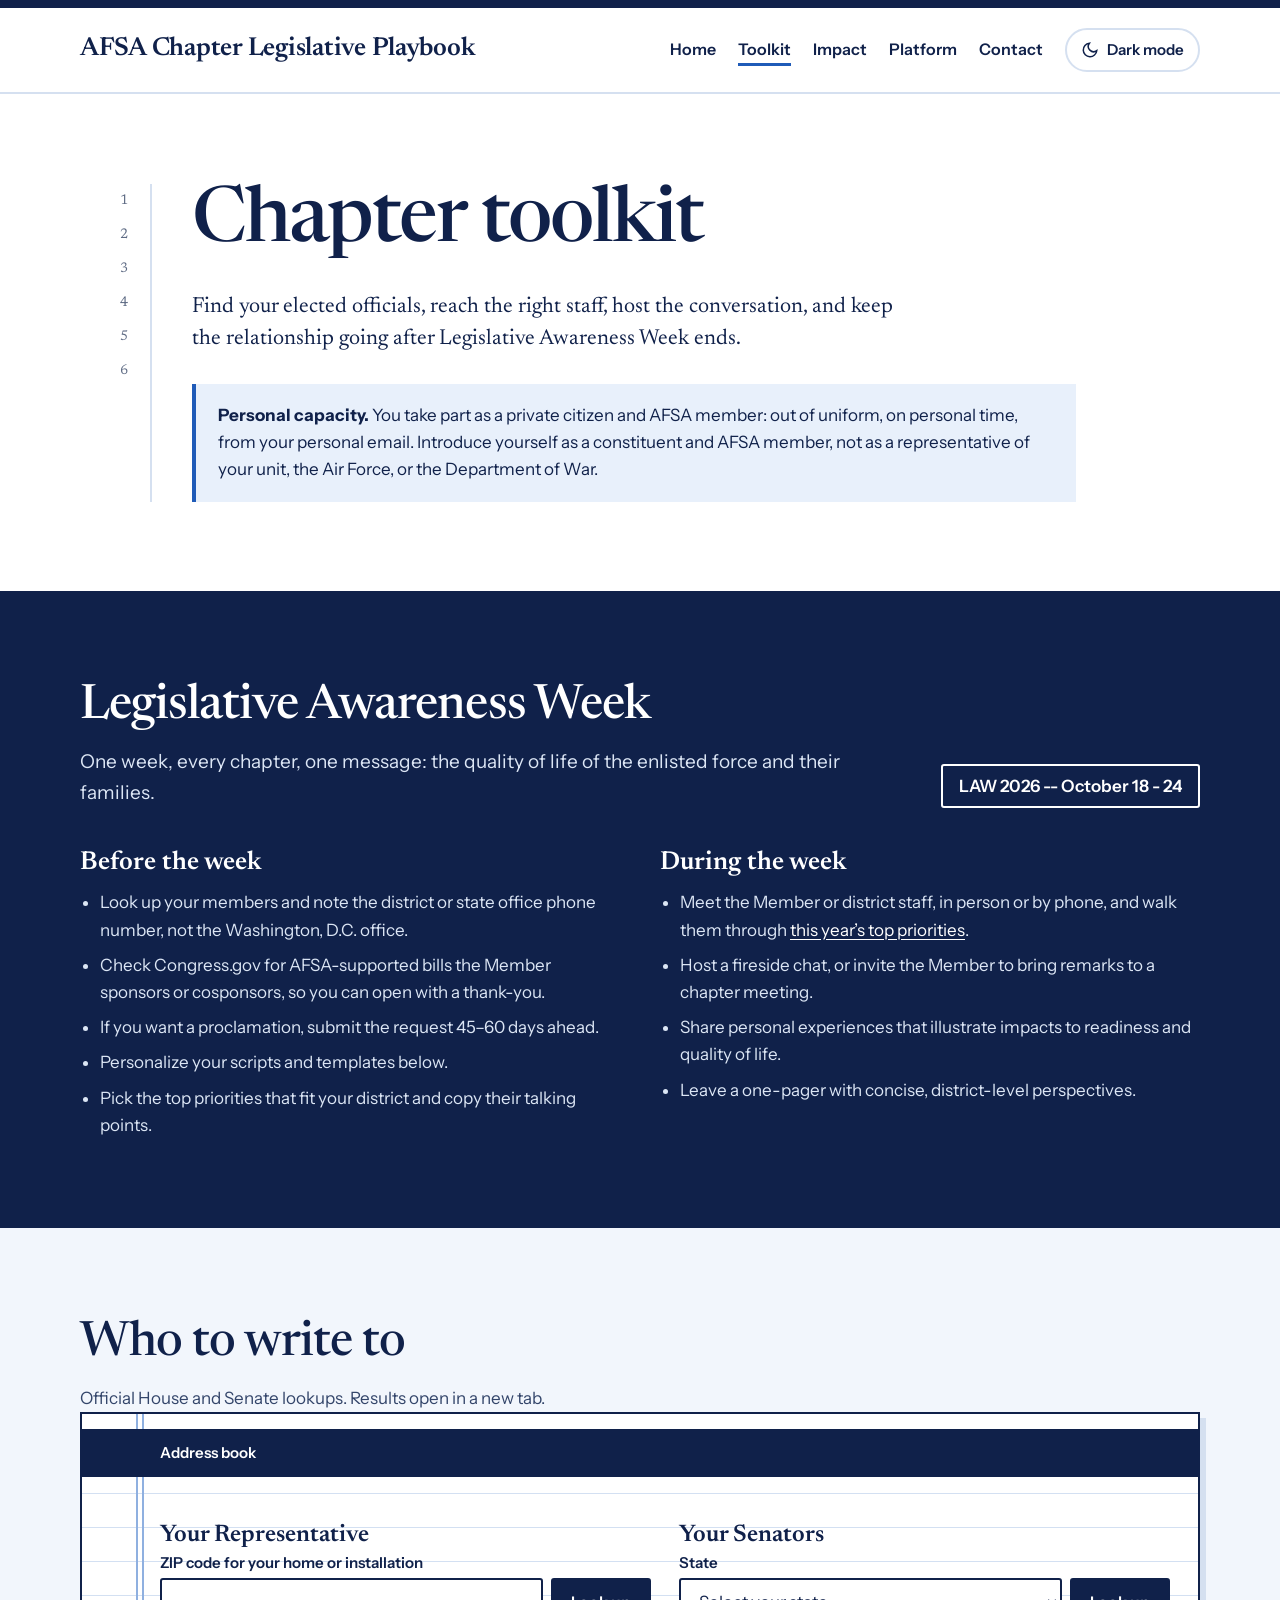
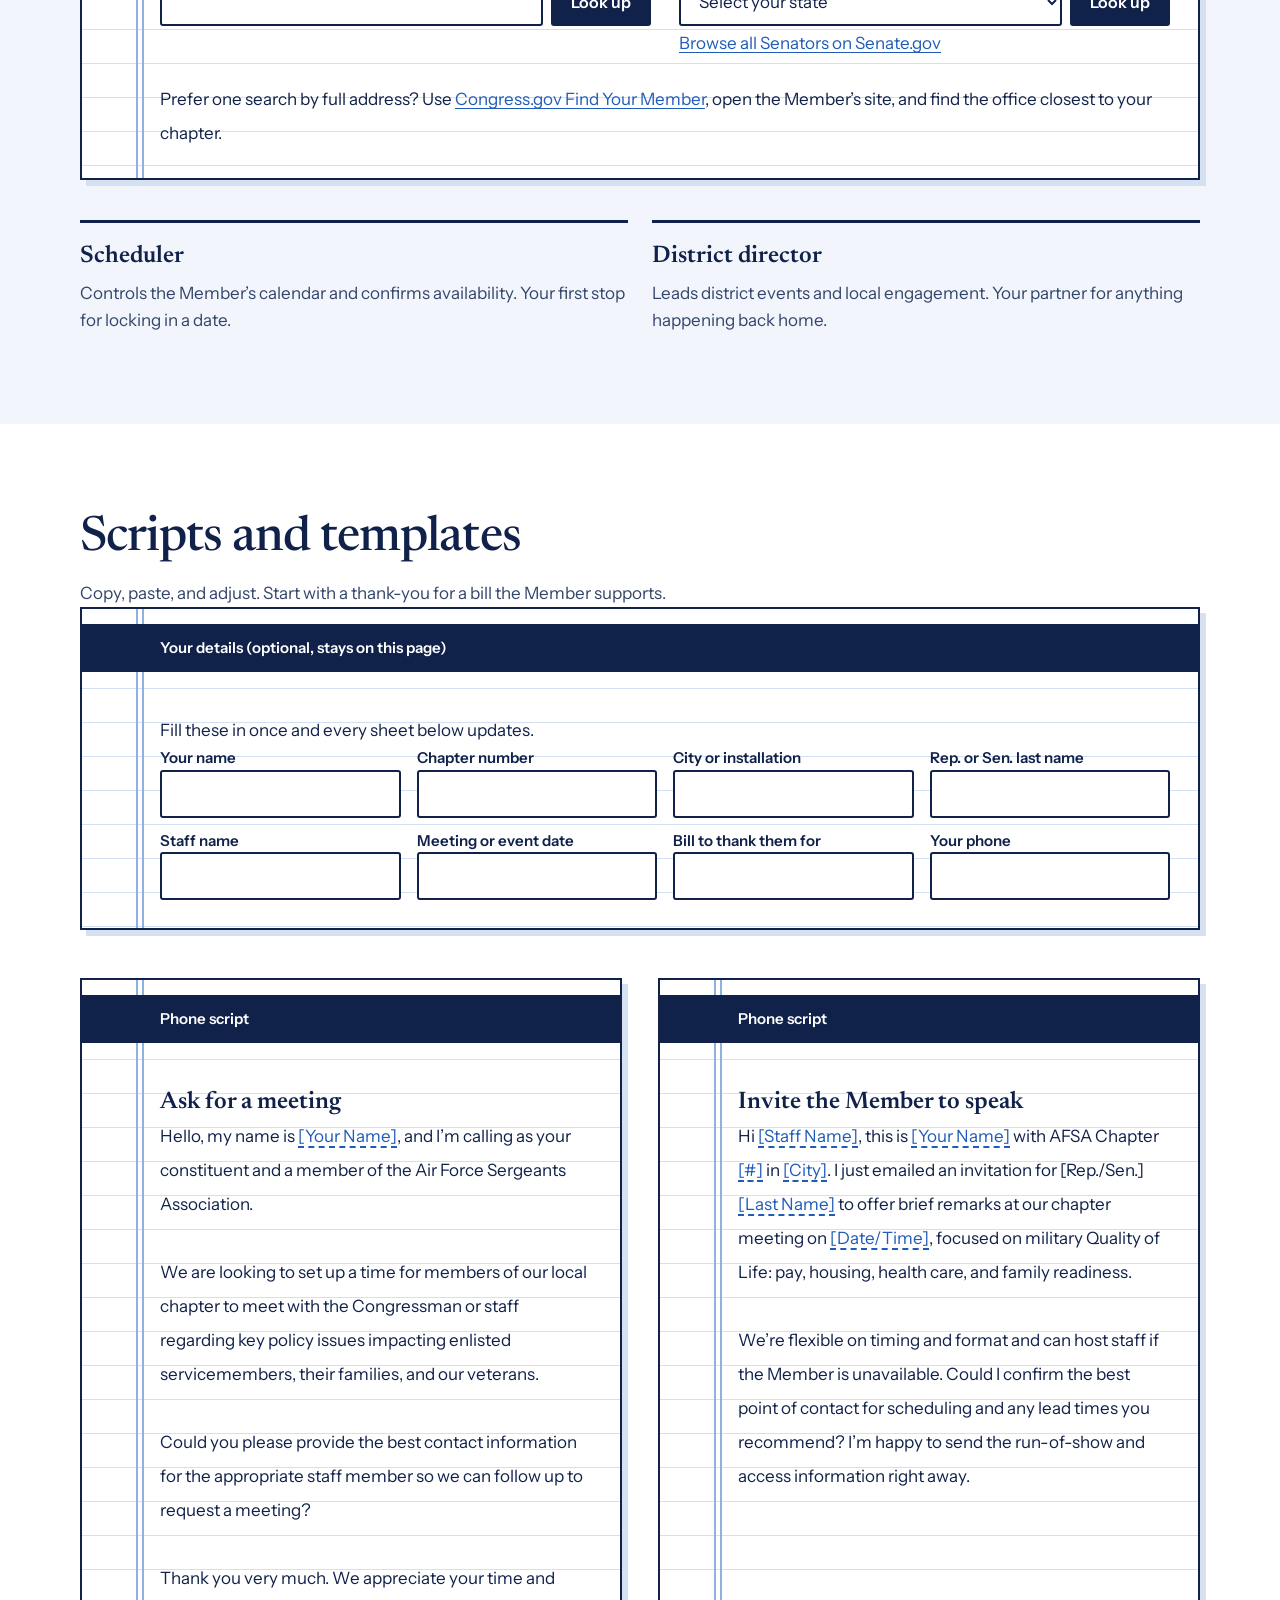
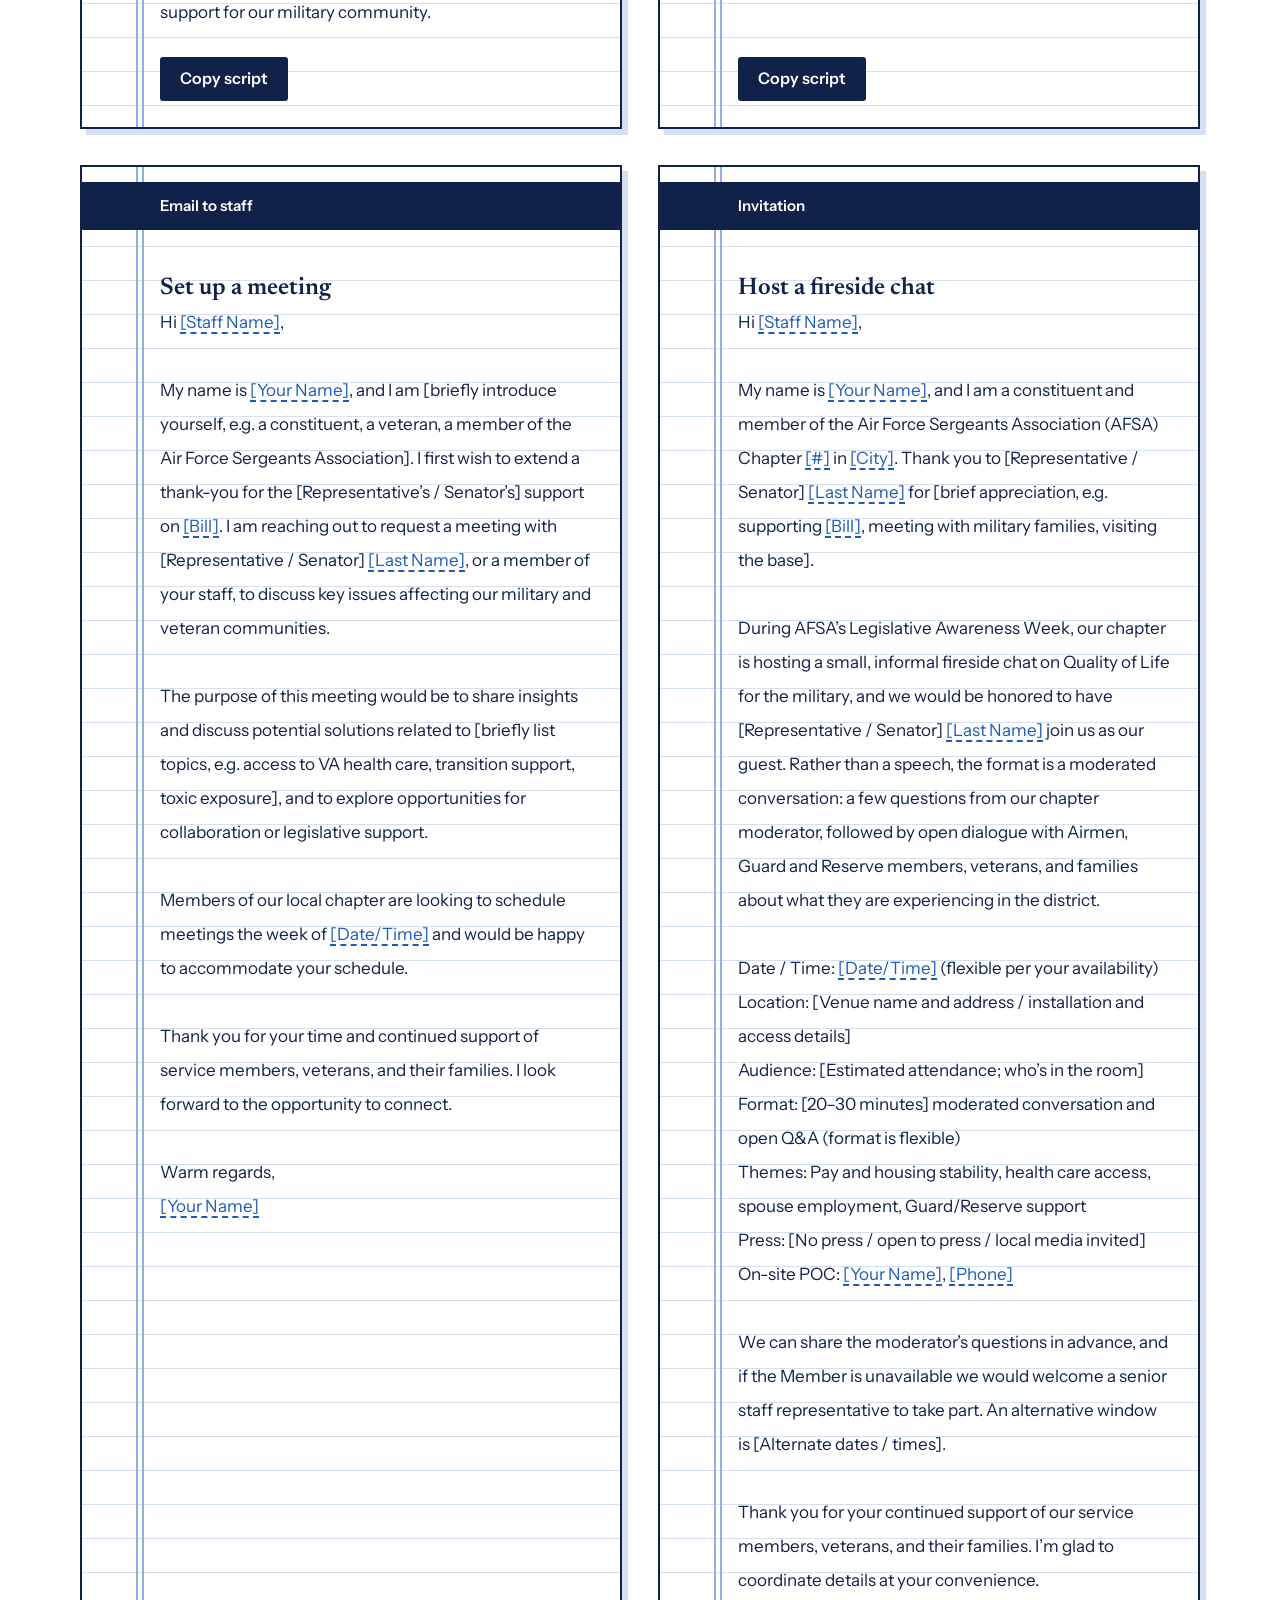
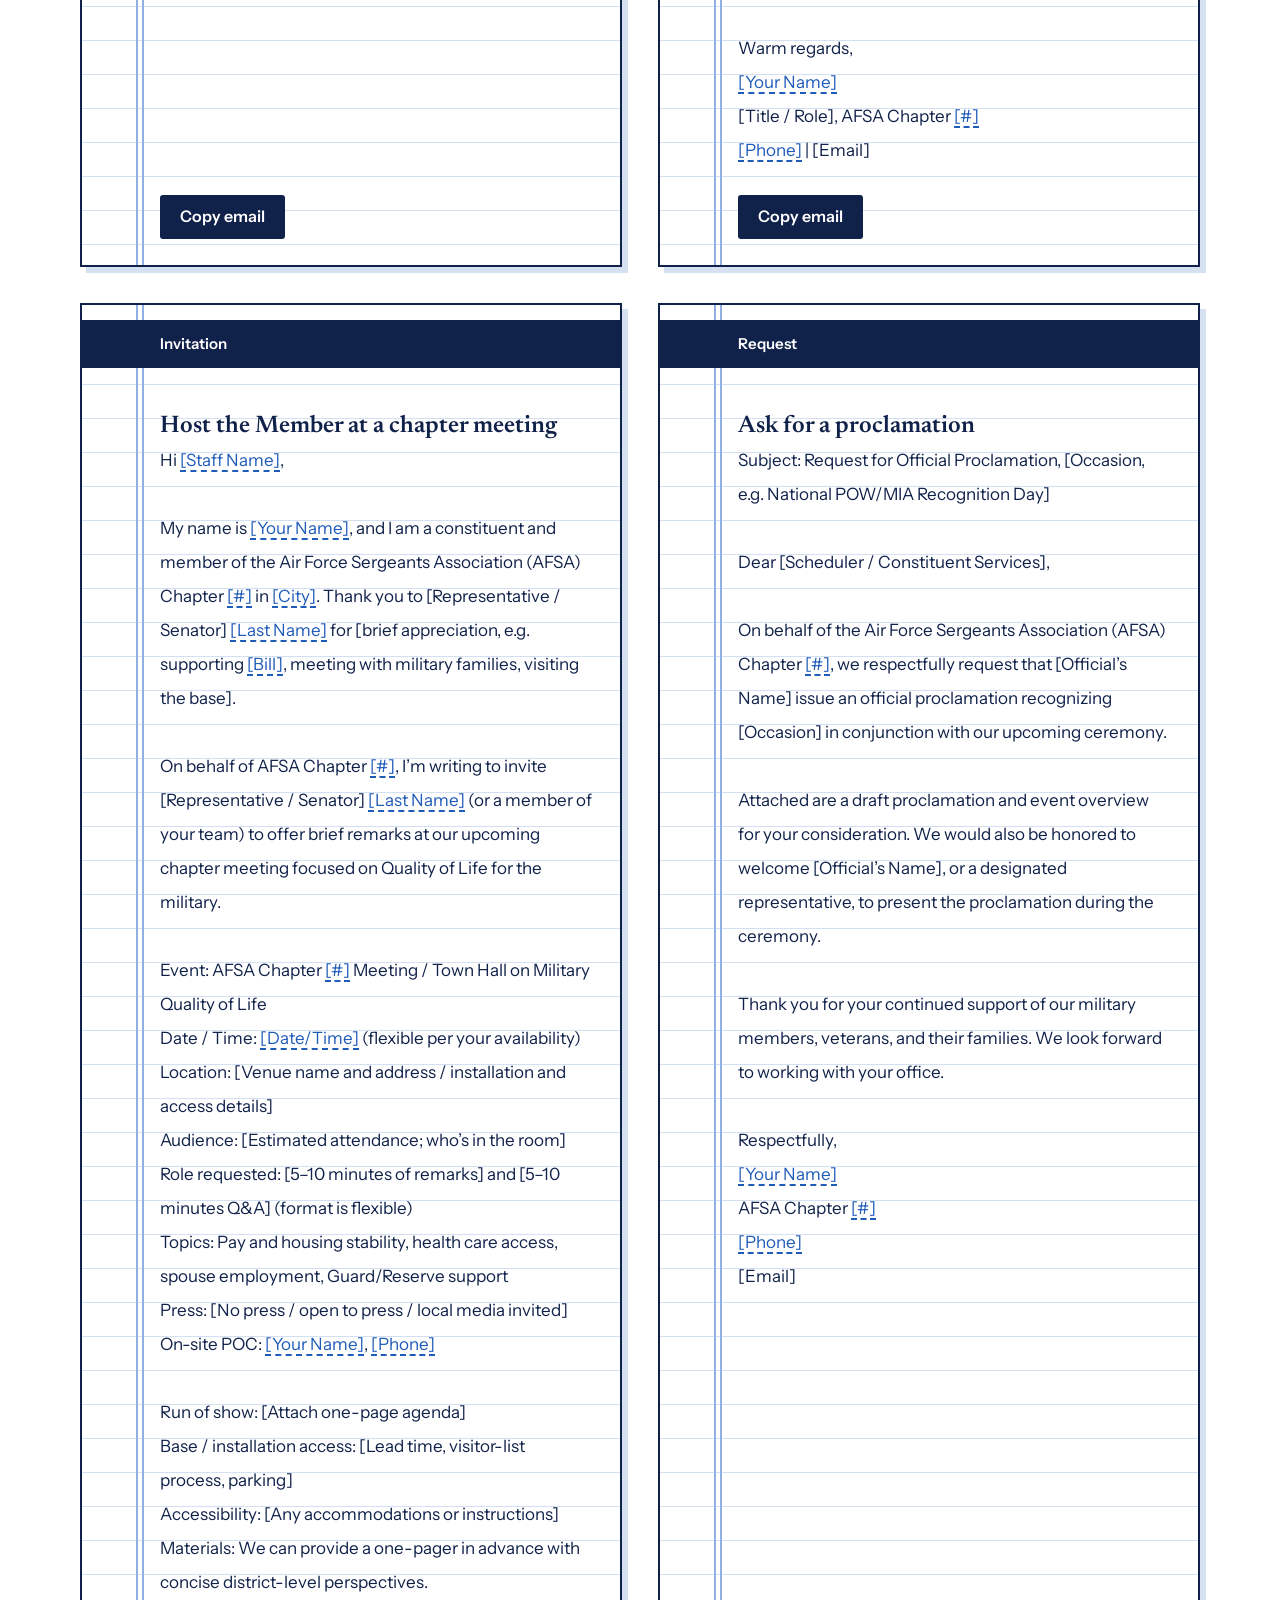
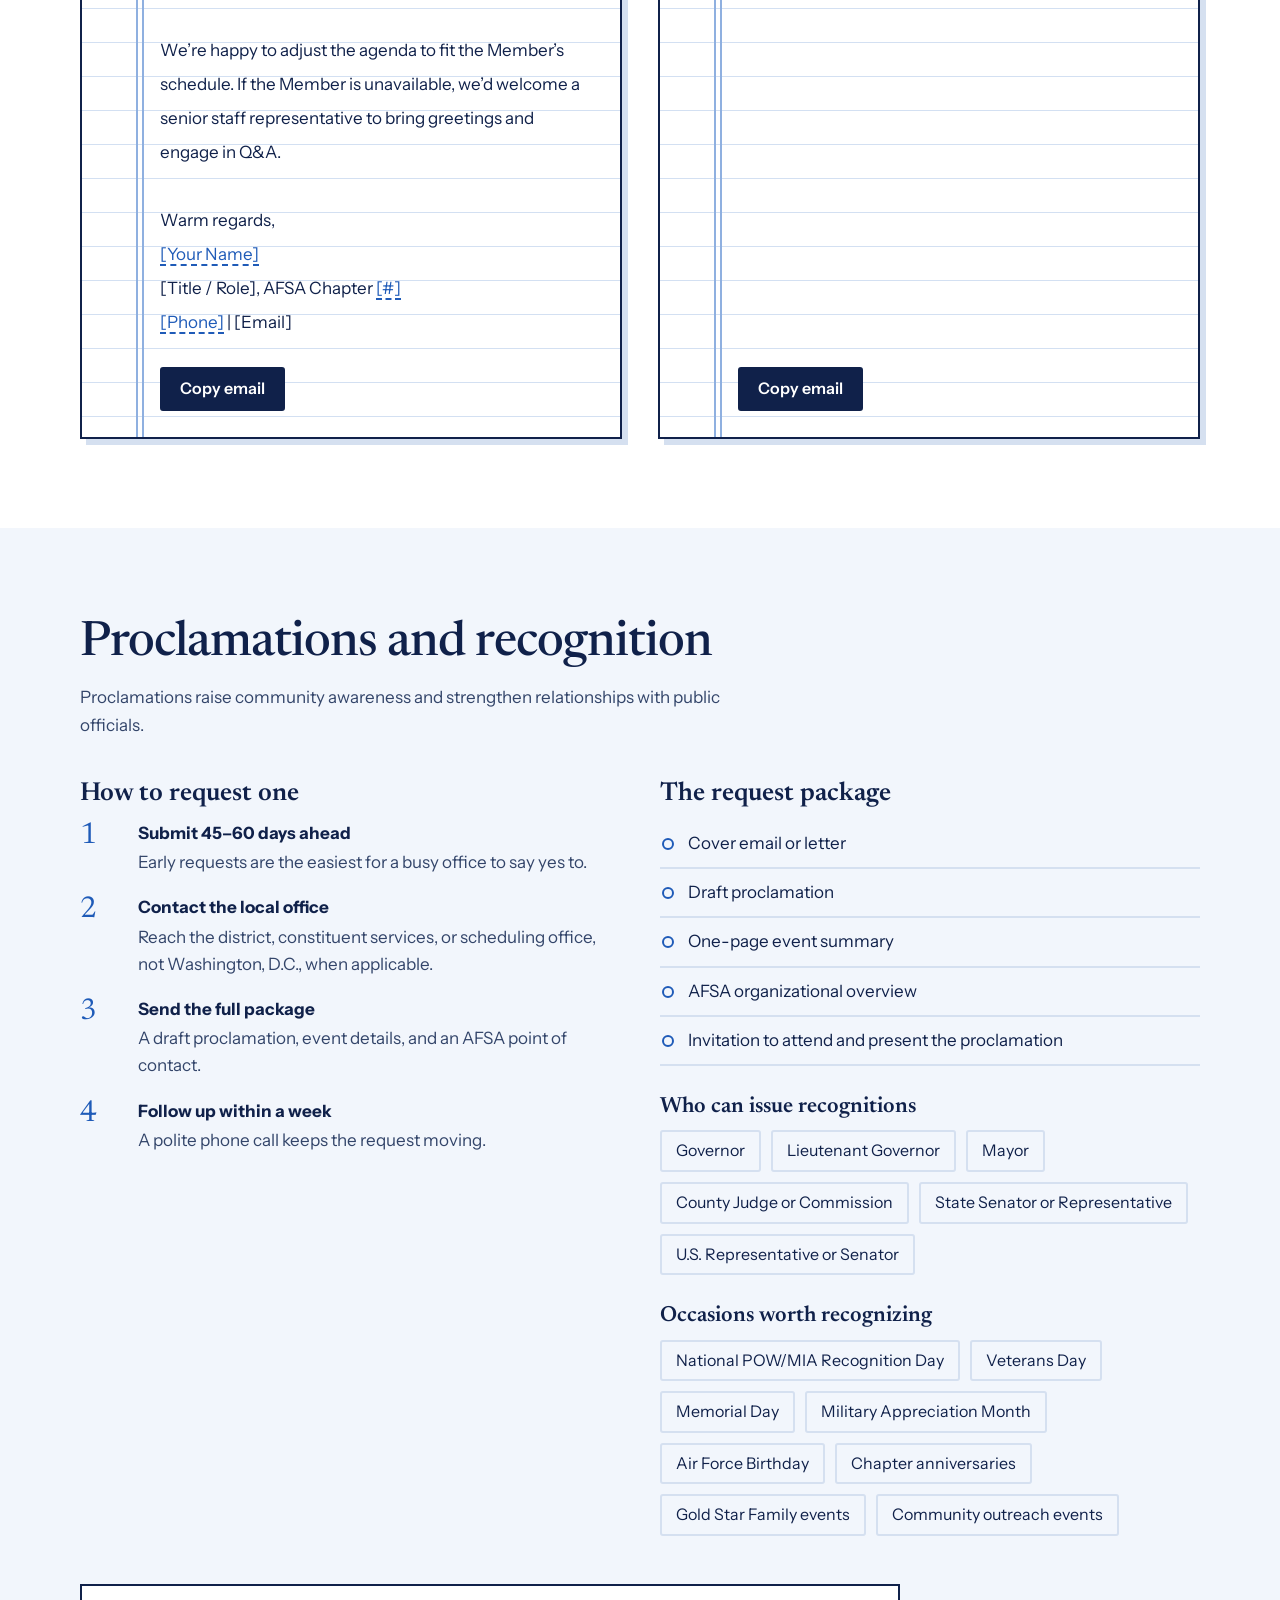
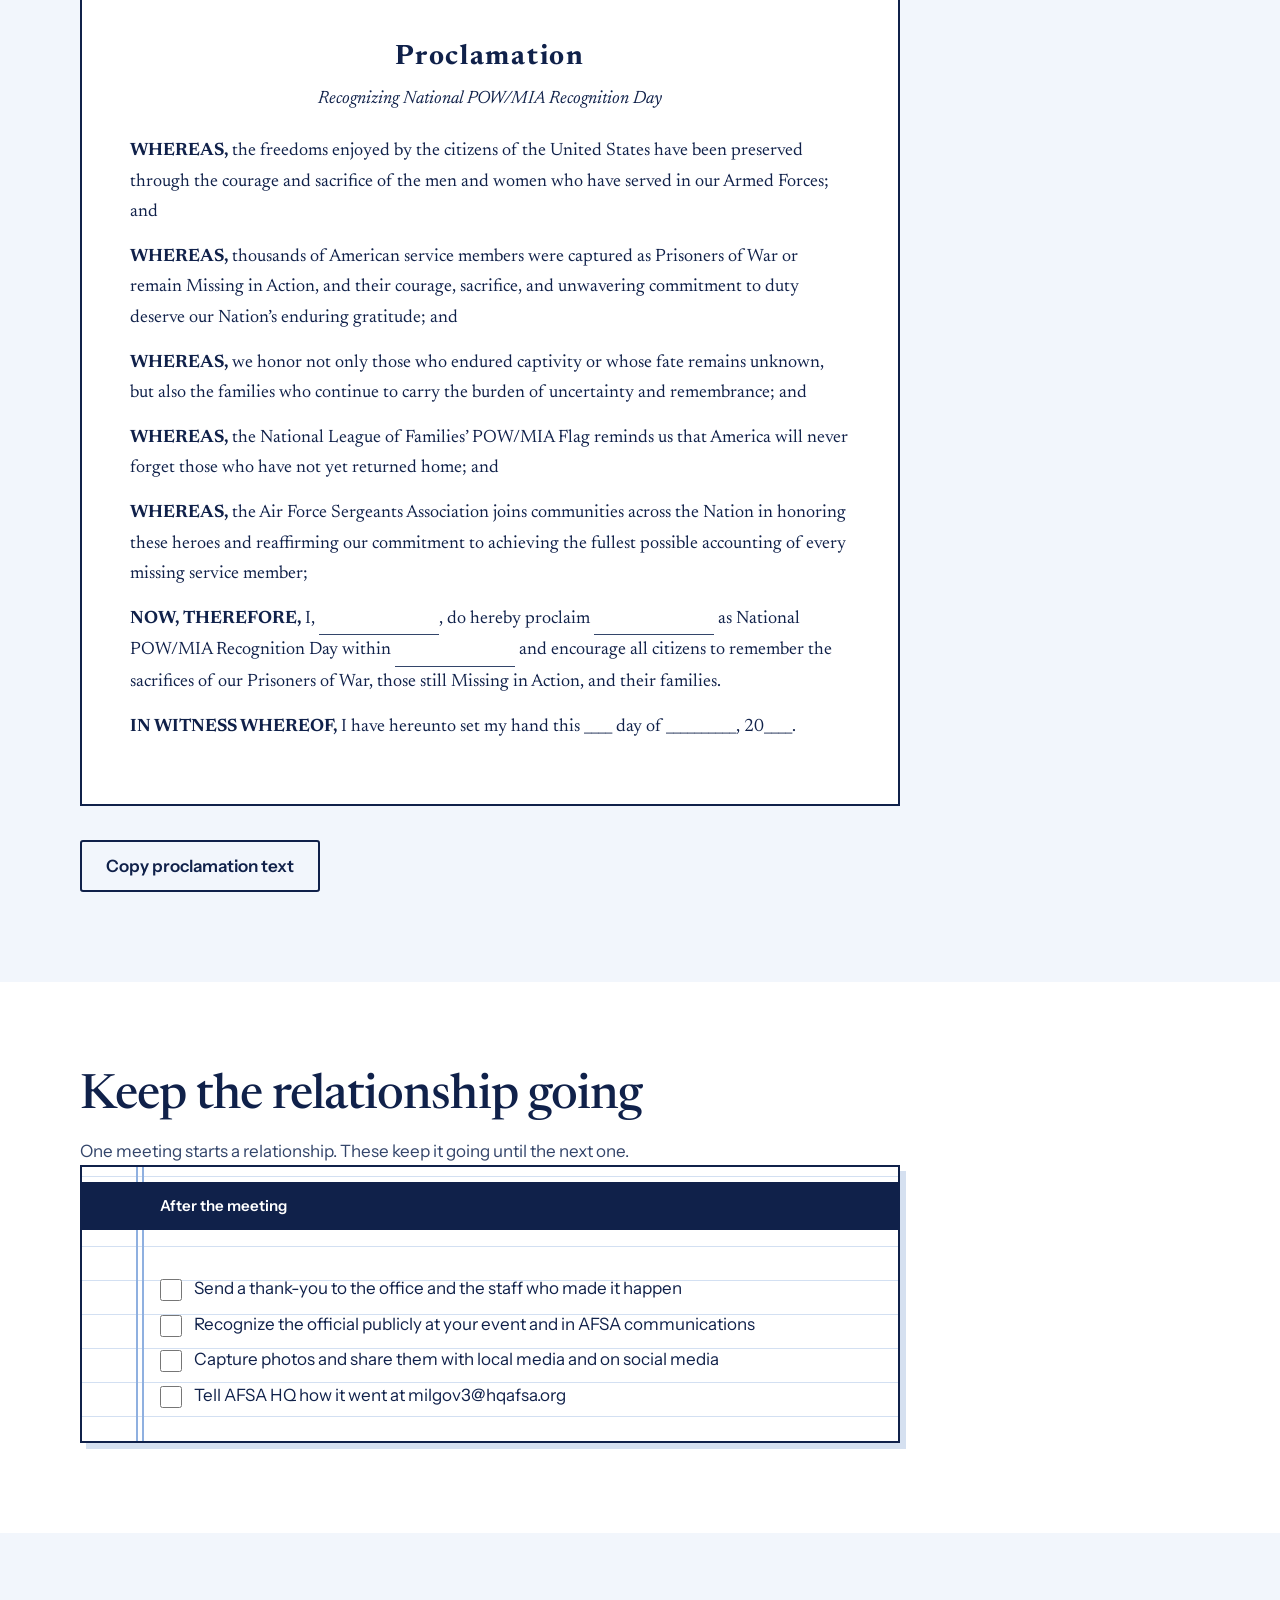
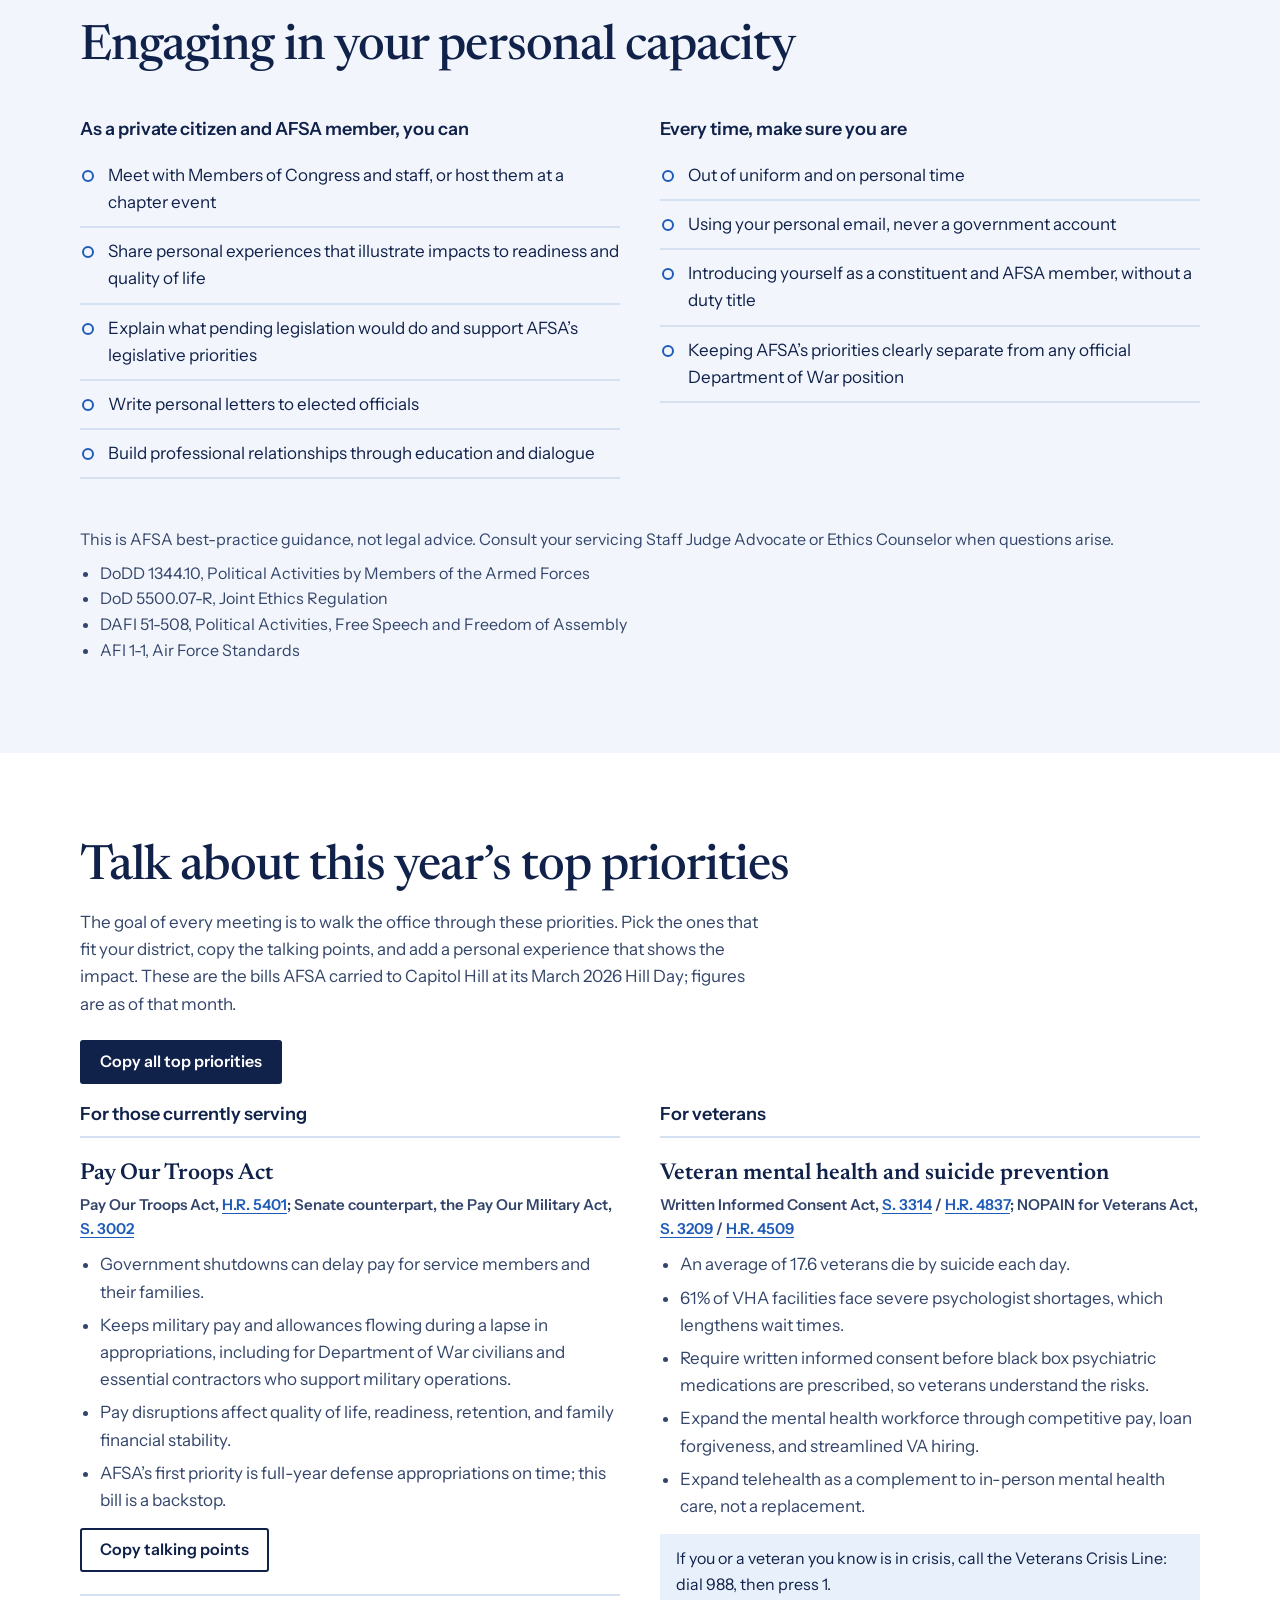
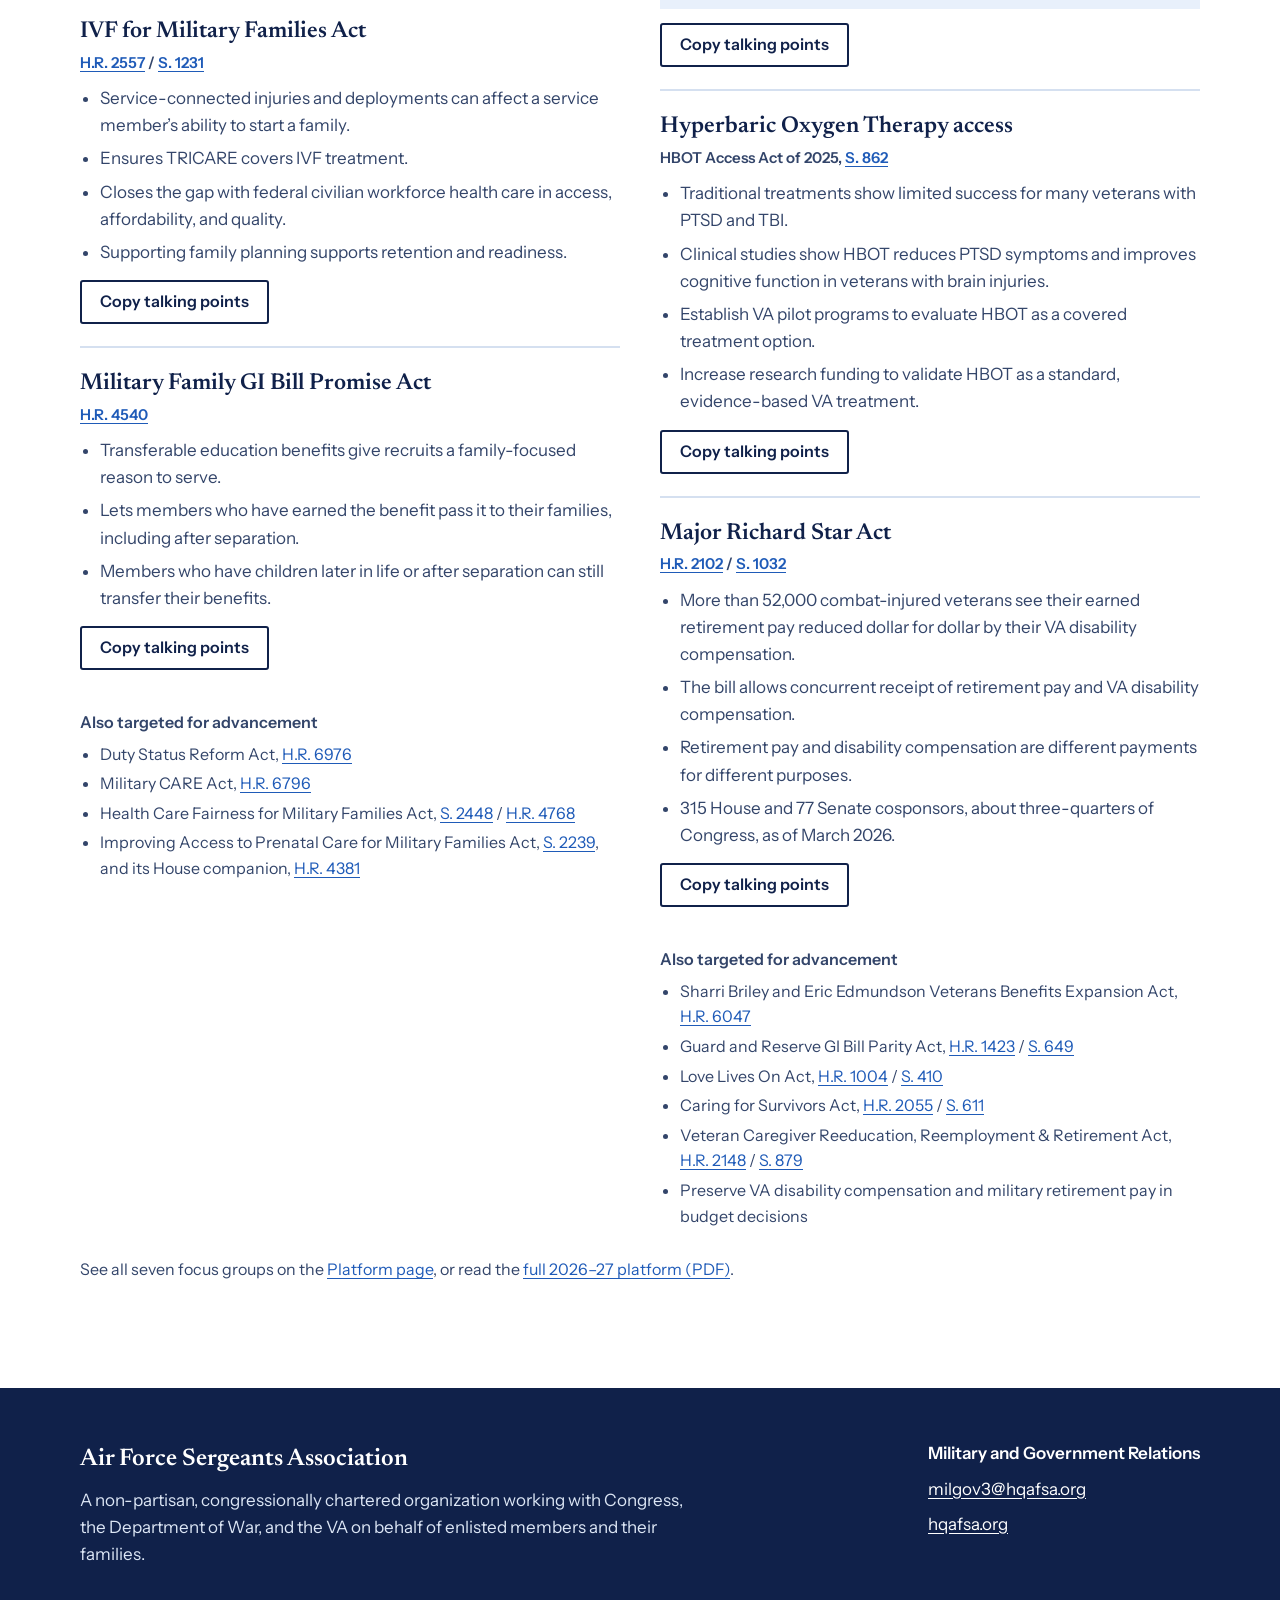
==== commit 7a5a604f: "Update LAW date in toolkit.html" ====
--- a/toolkit.html
+++ b/toolkit.html
@@ -76,7 +76,7 @@
           <h2 id="tk-law" class="display h2">Legislative Awareness Week</h2>
           <p class="intro lg">One week, every chapter, one message: the quality of life of the enlisted force and their families.</p>
         </div>
-        <p class="chip">Next LAW: dates TBD</p>
+        <p class="chip">LAW 2026 -- October 18 - 24</p>
       </div>
       <div class="cols2 mt">
         <div>
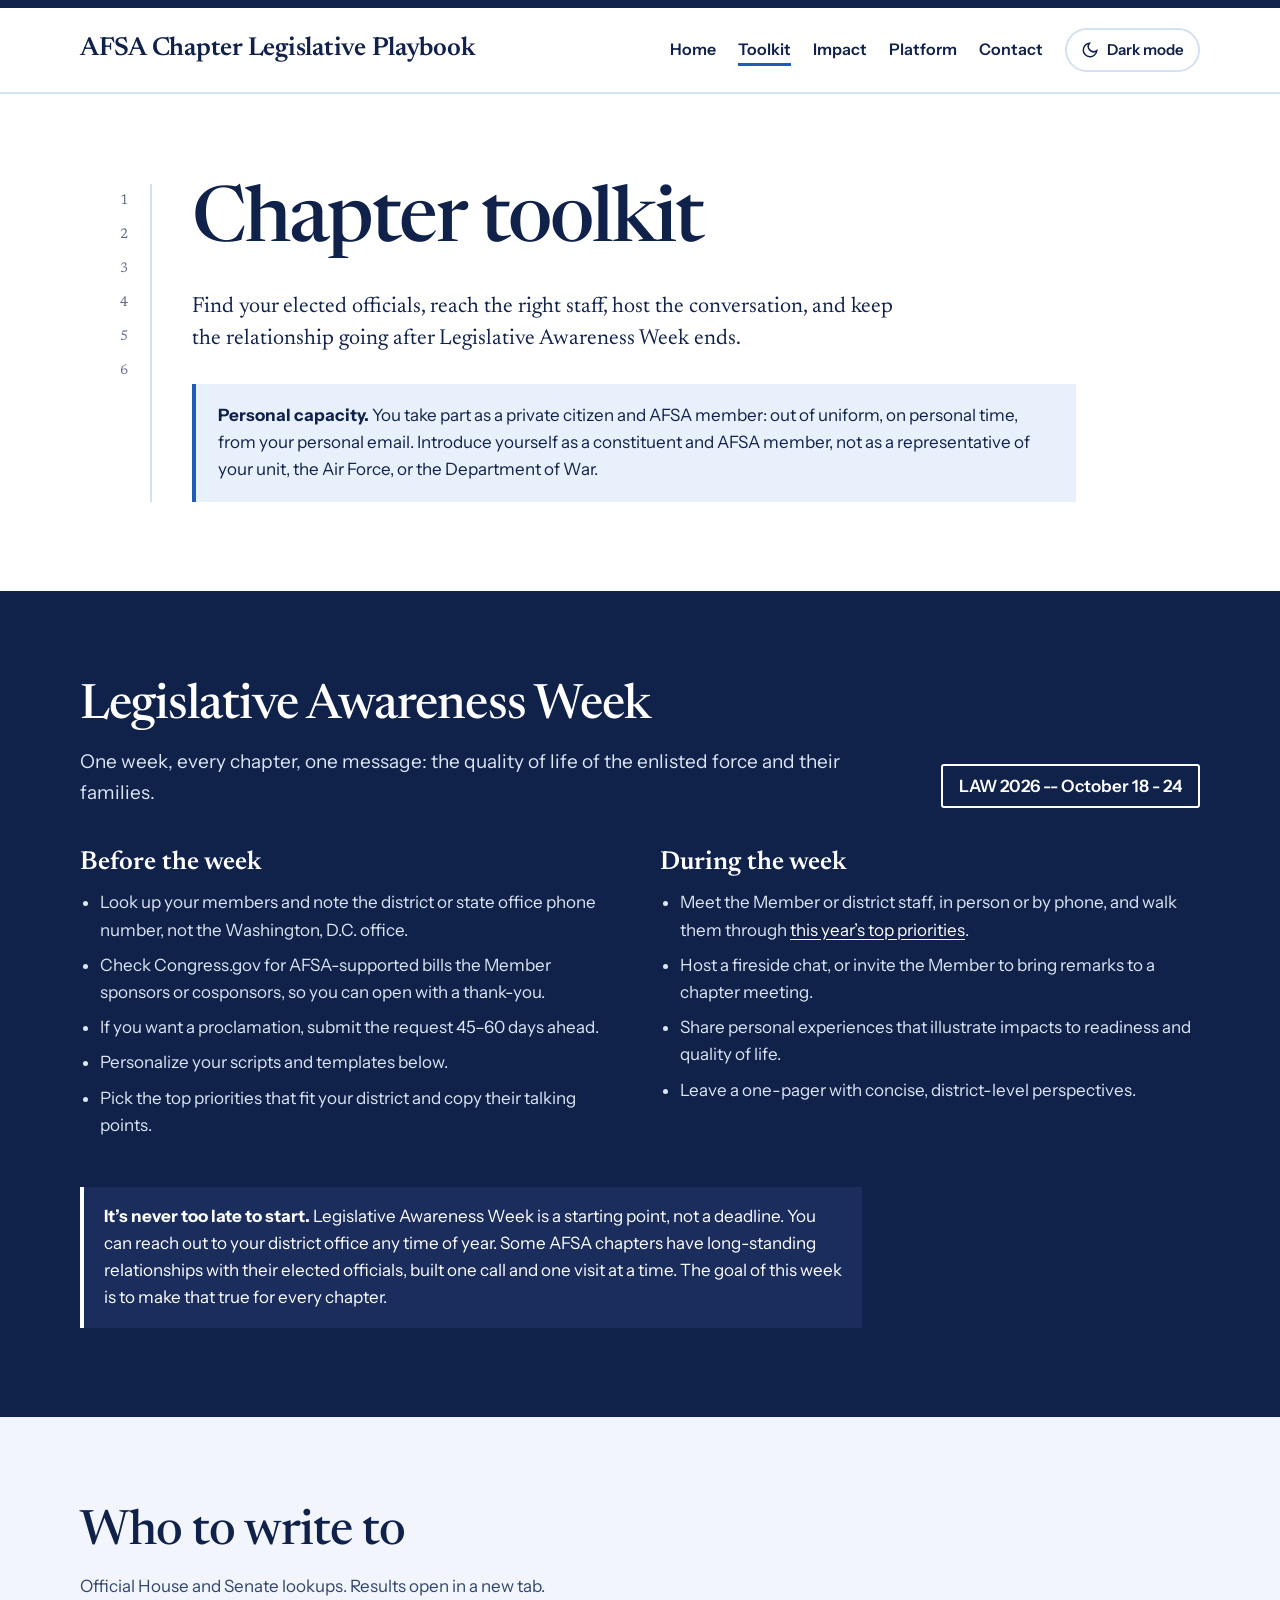
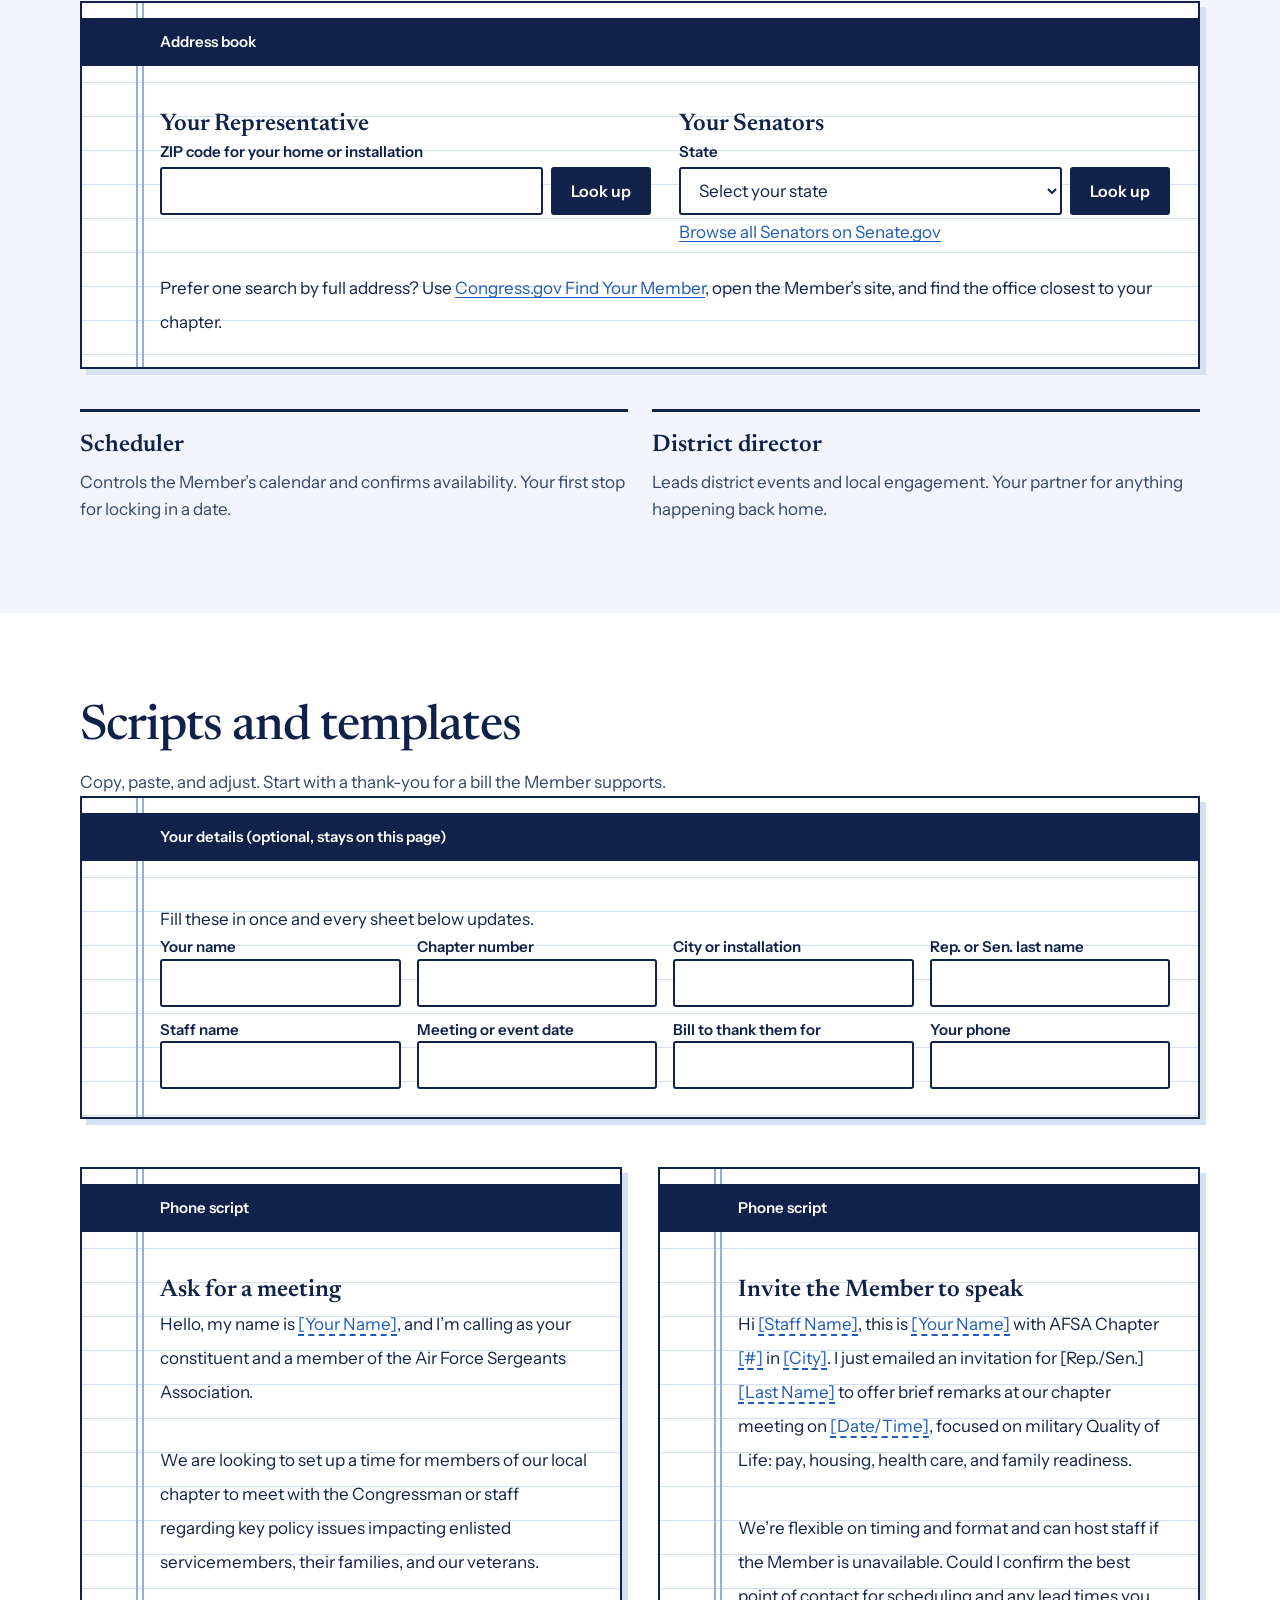
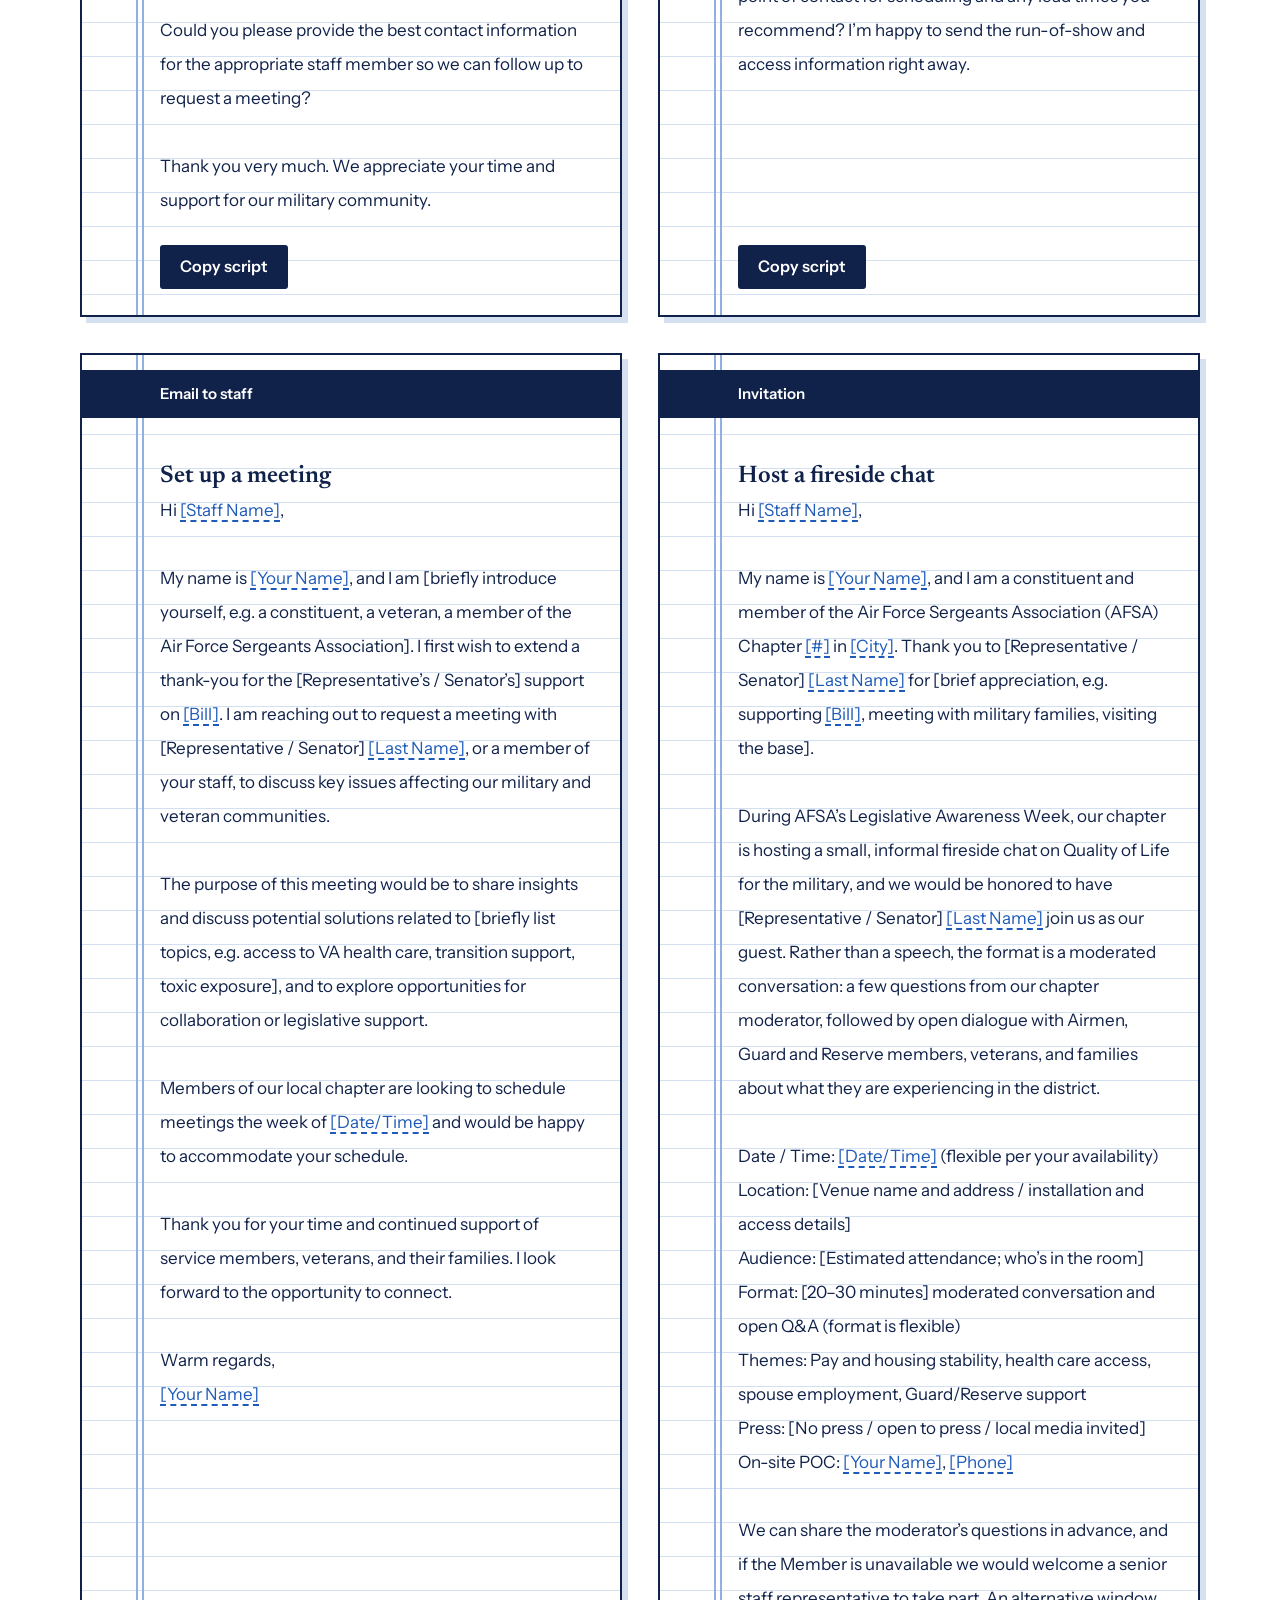
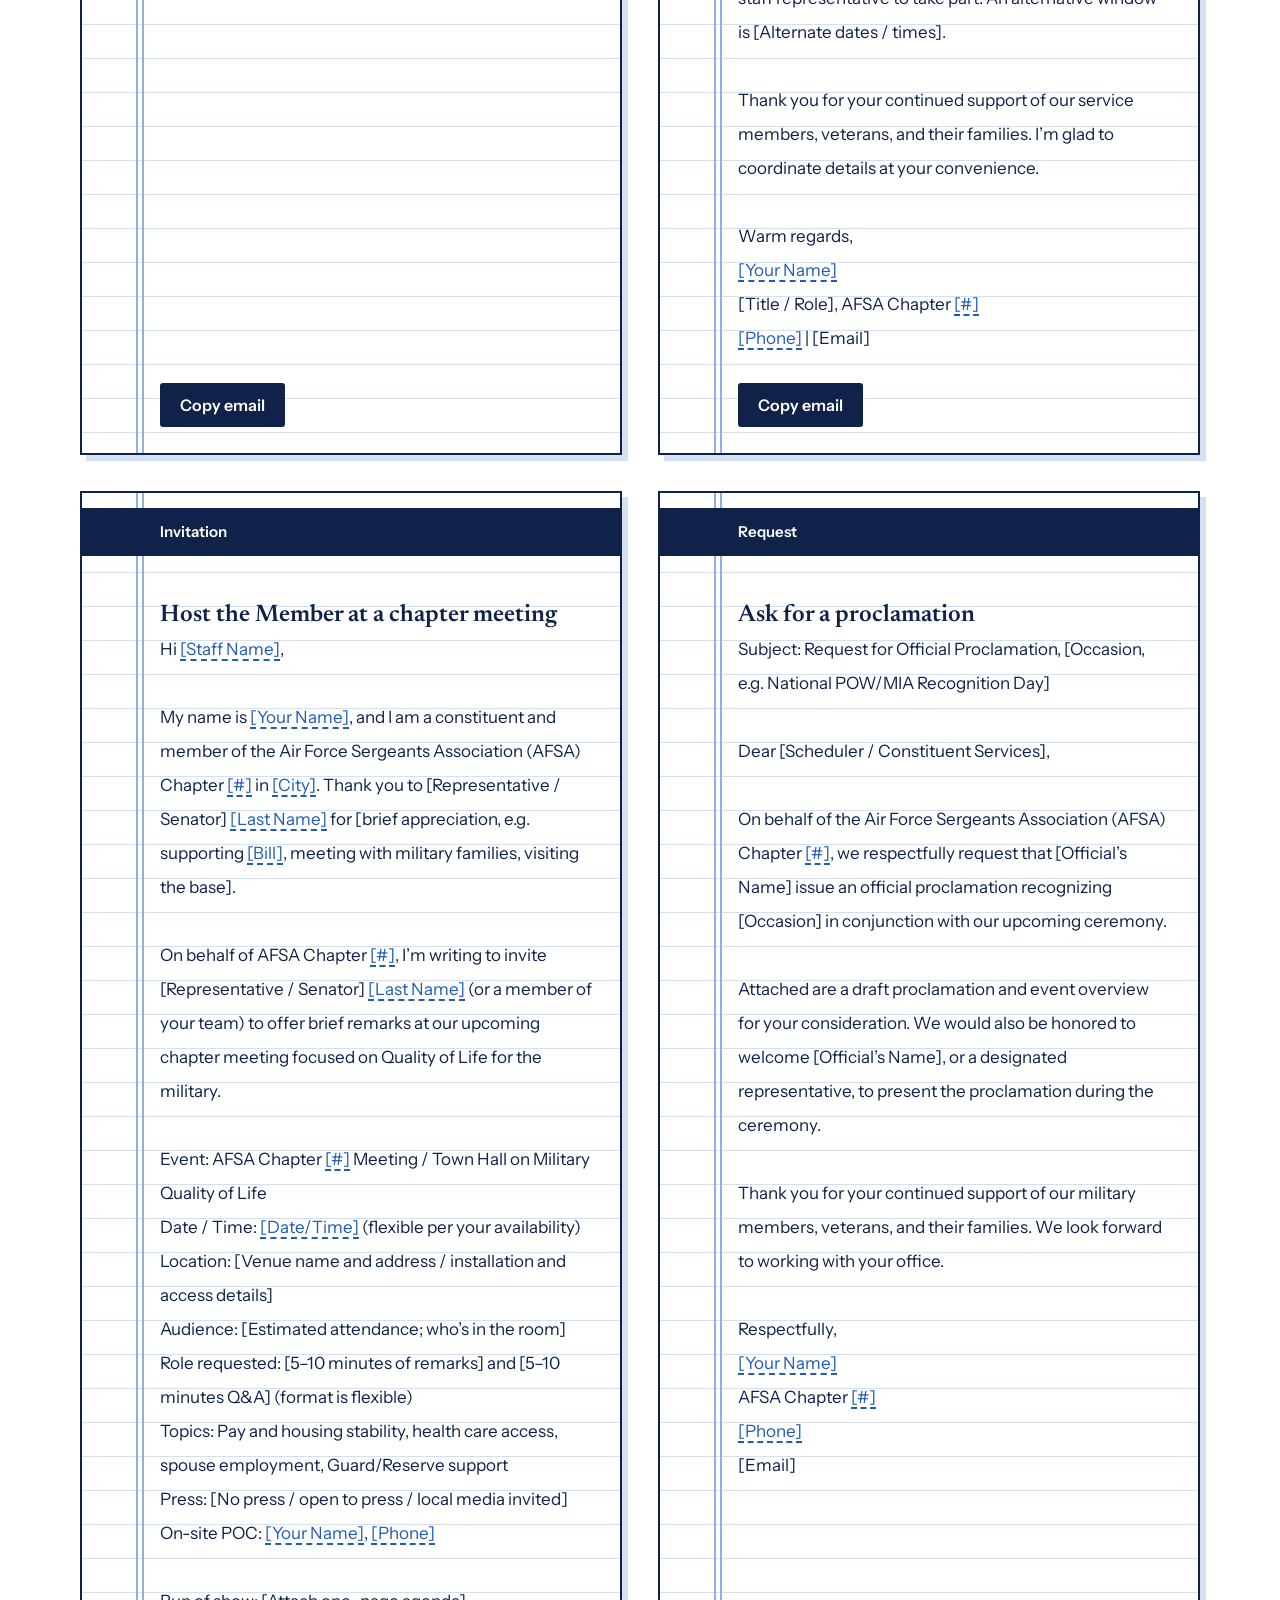
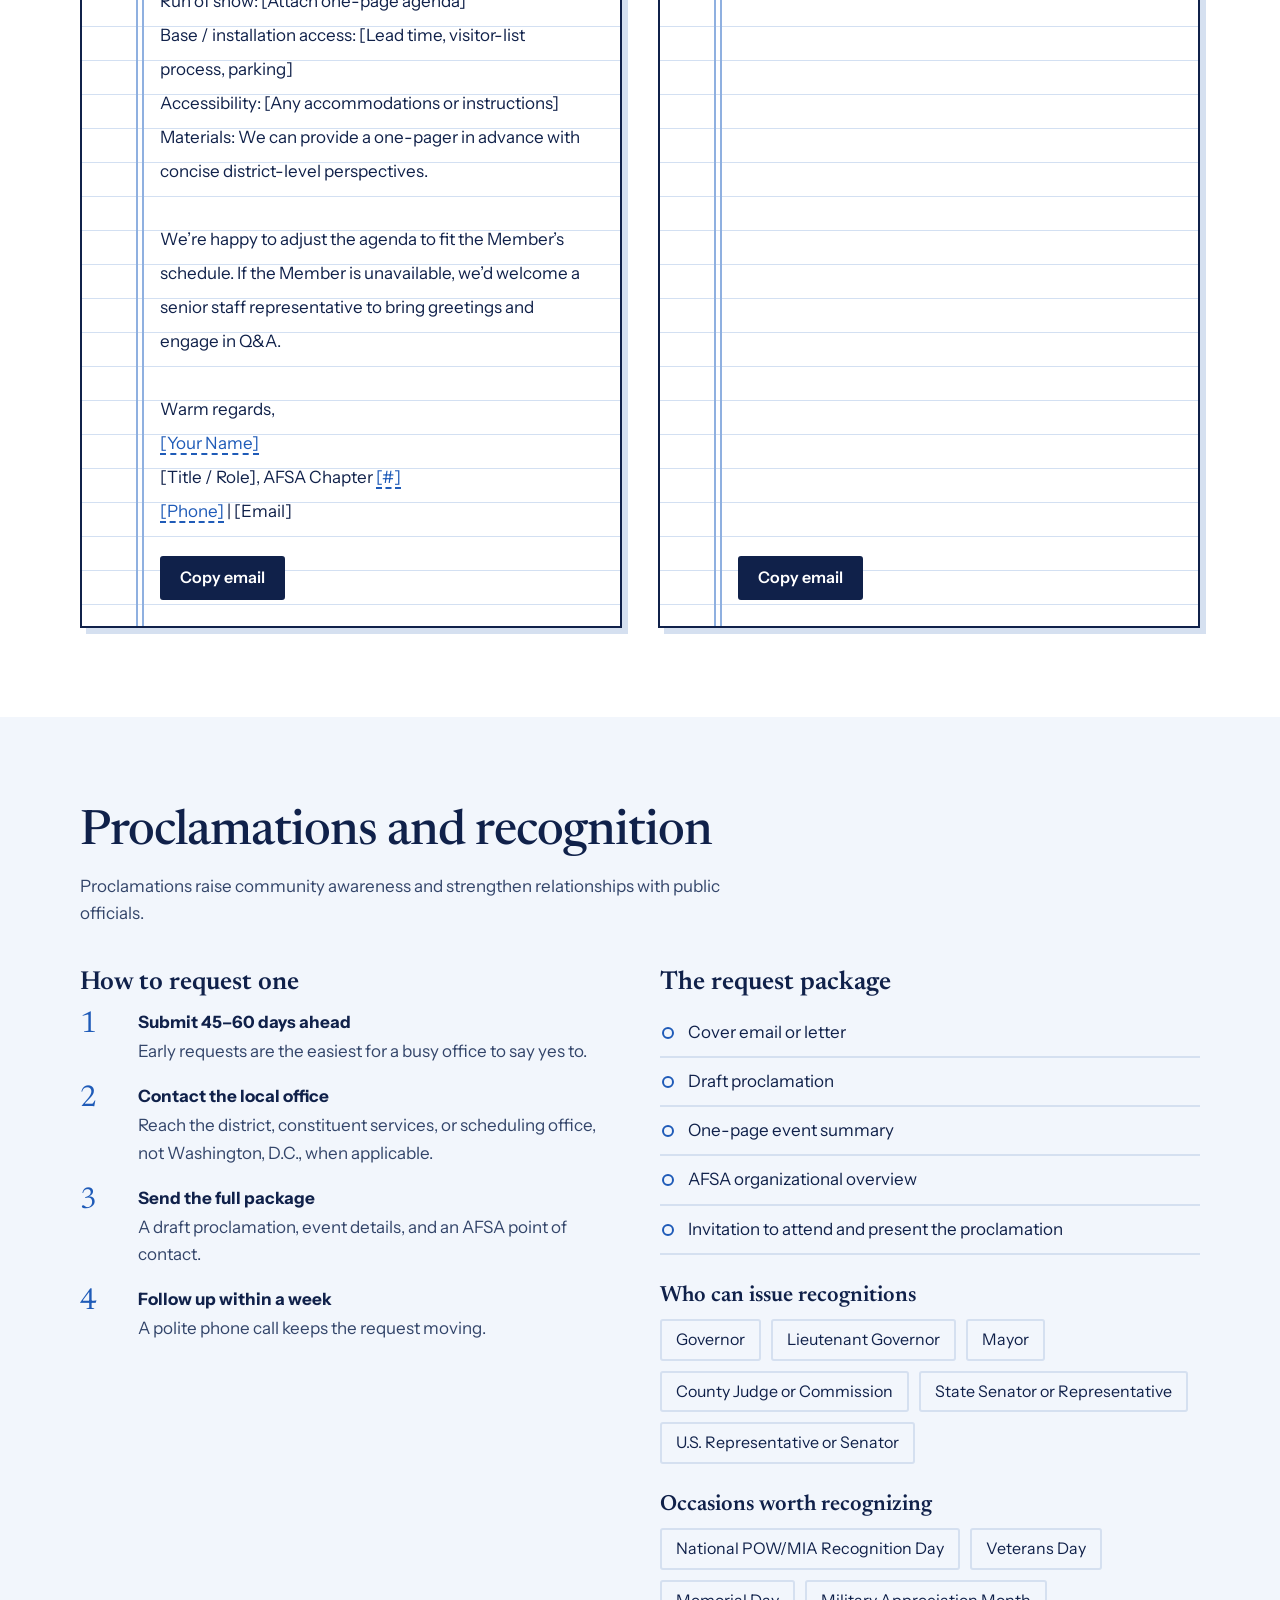
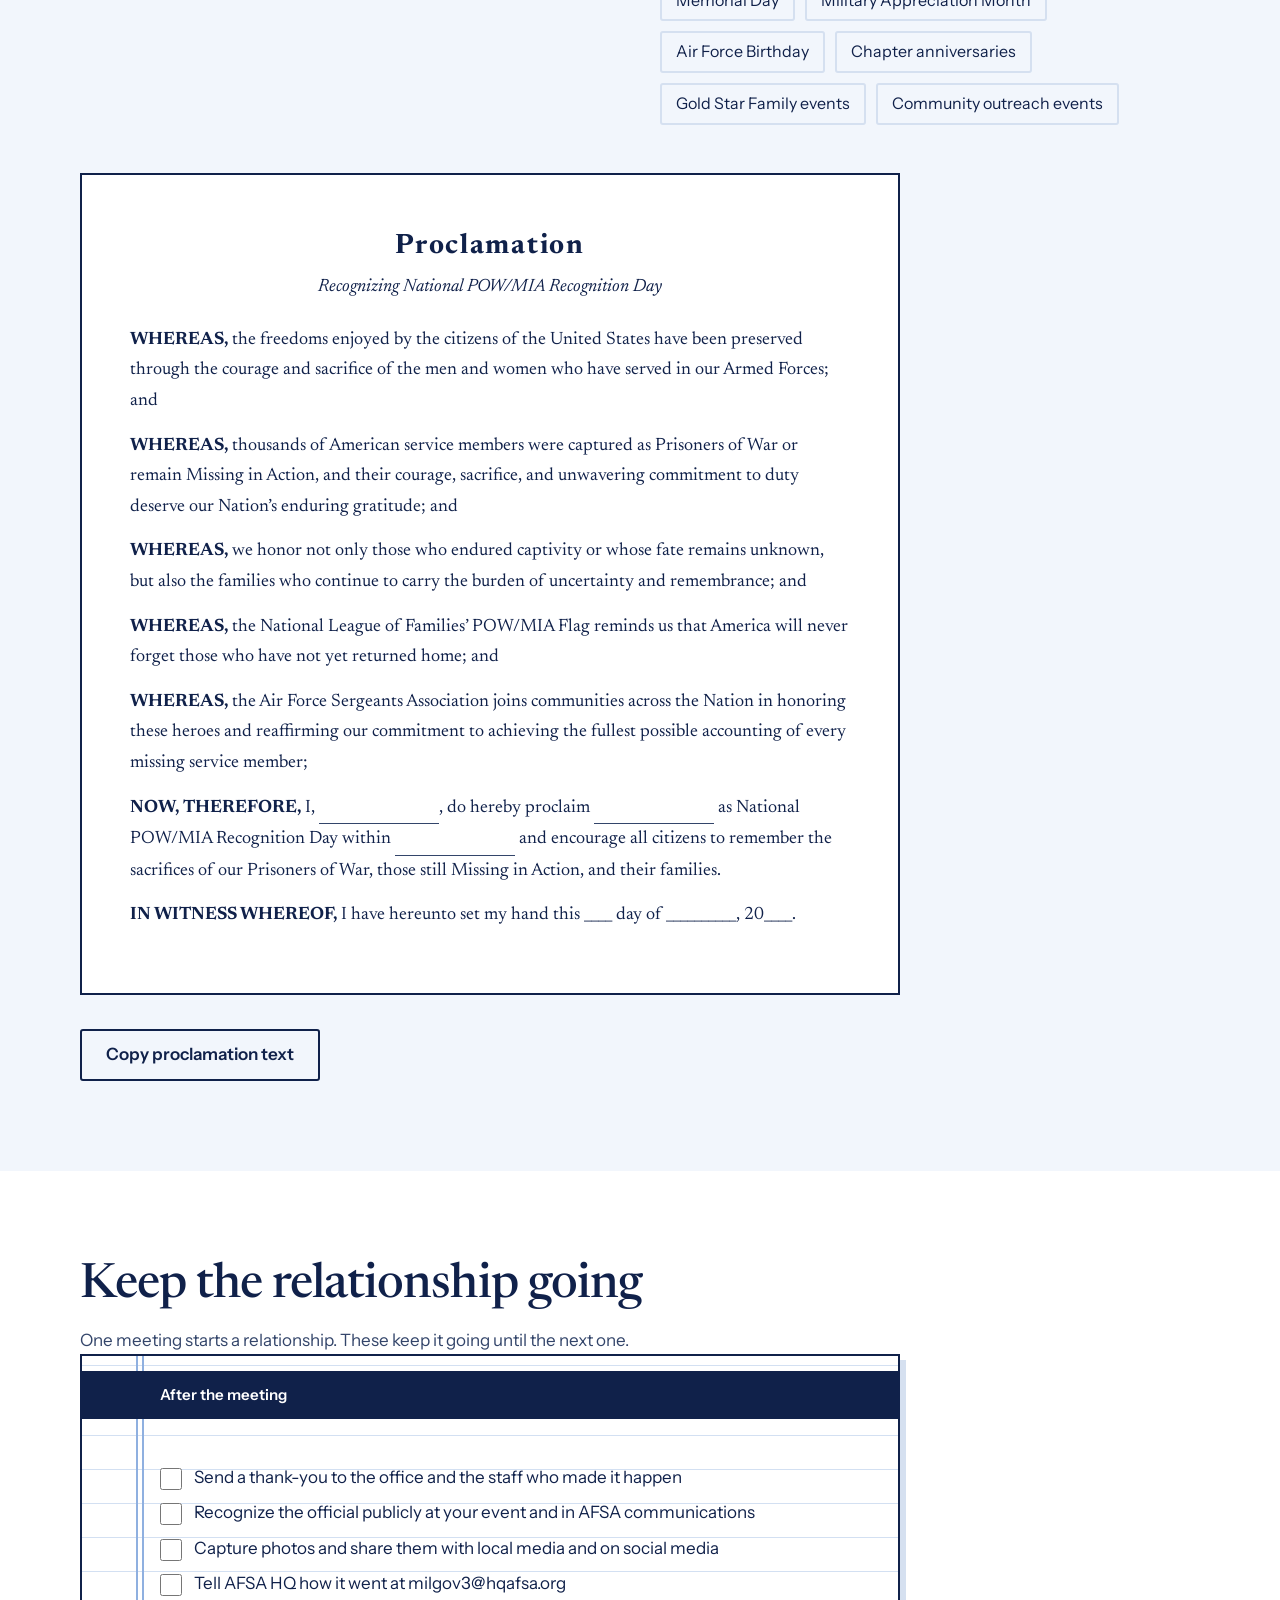
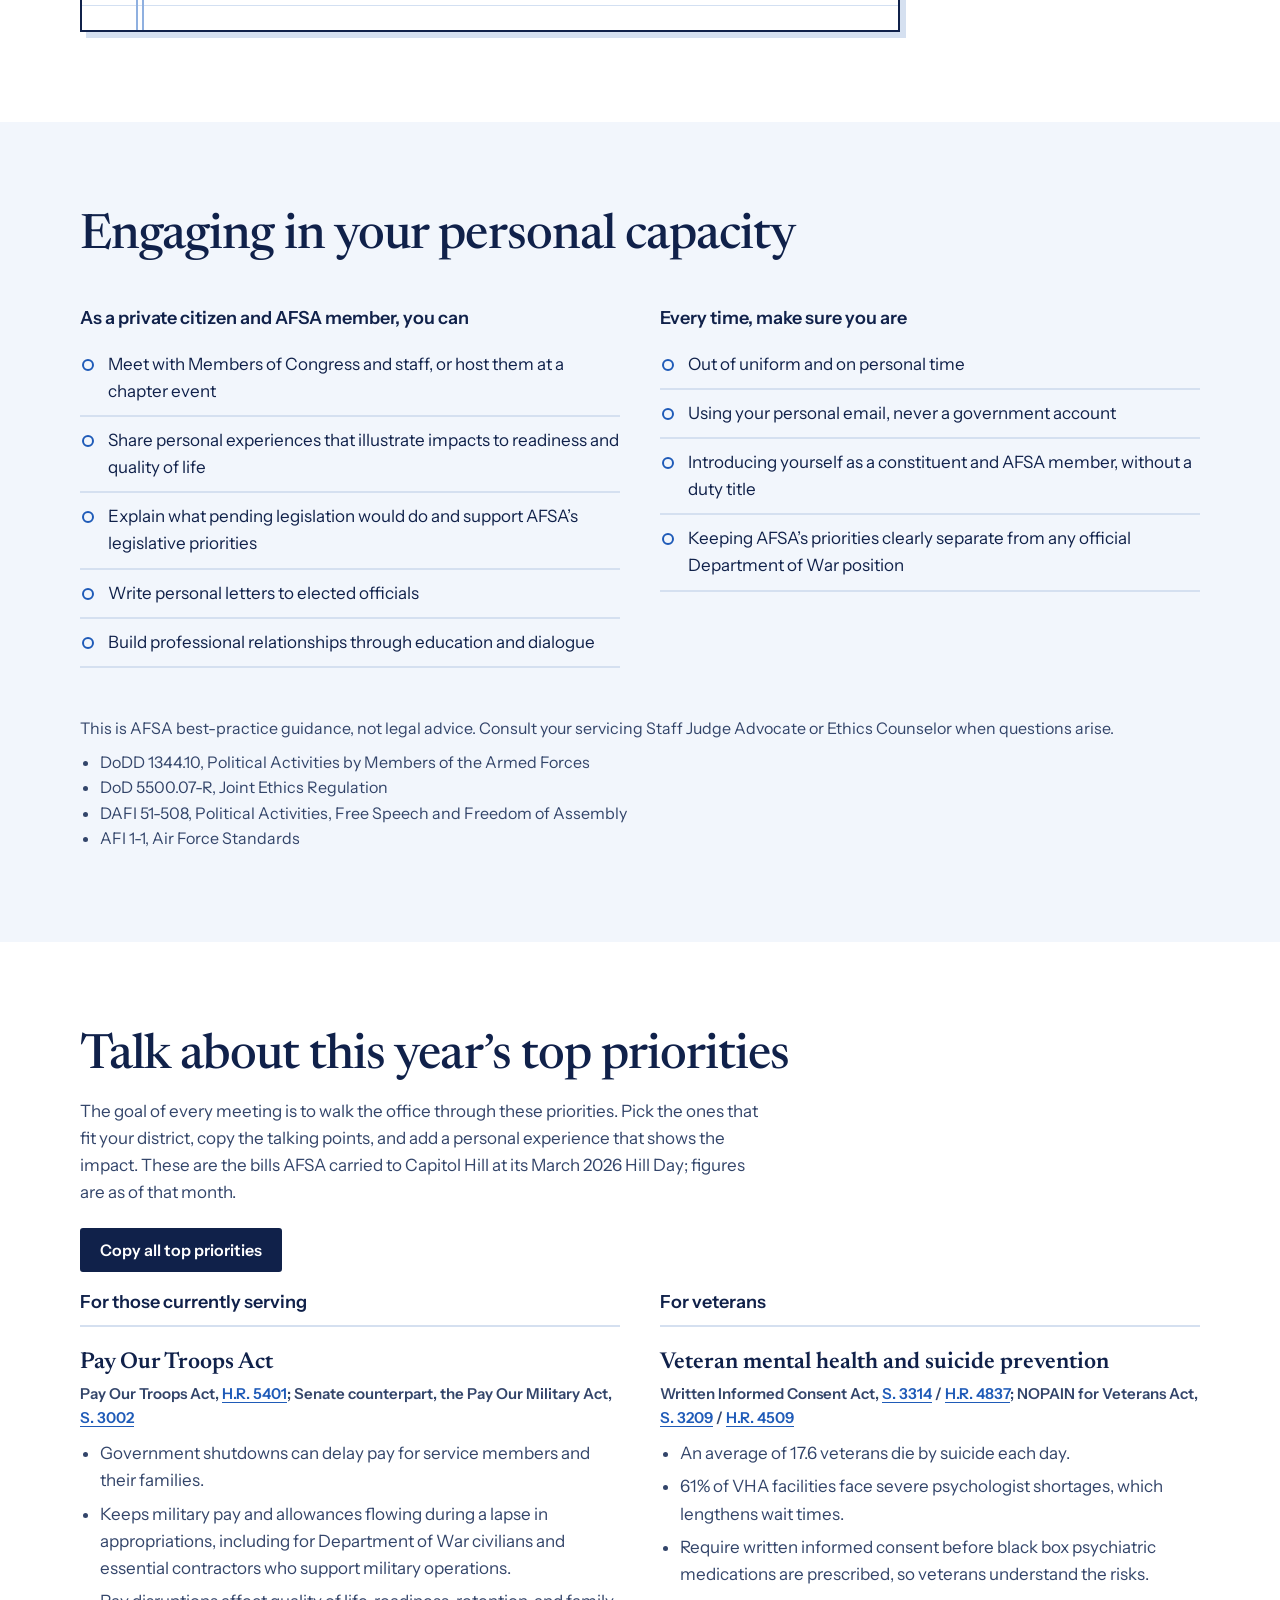
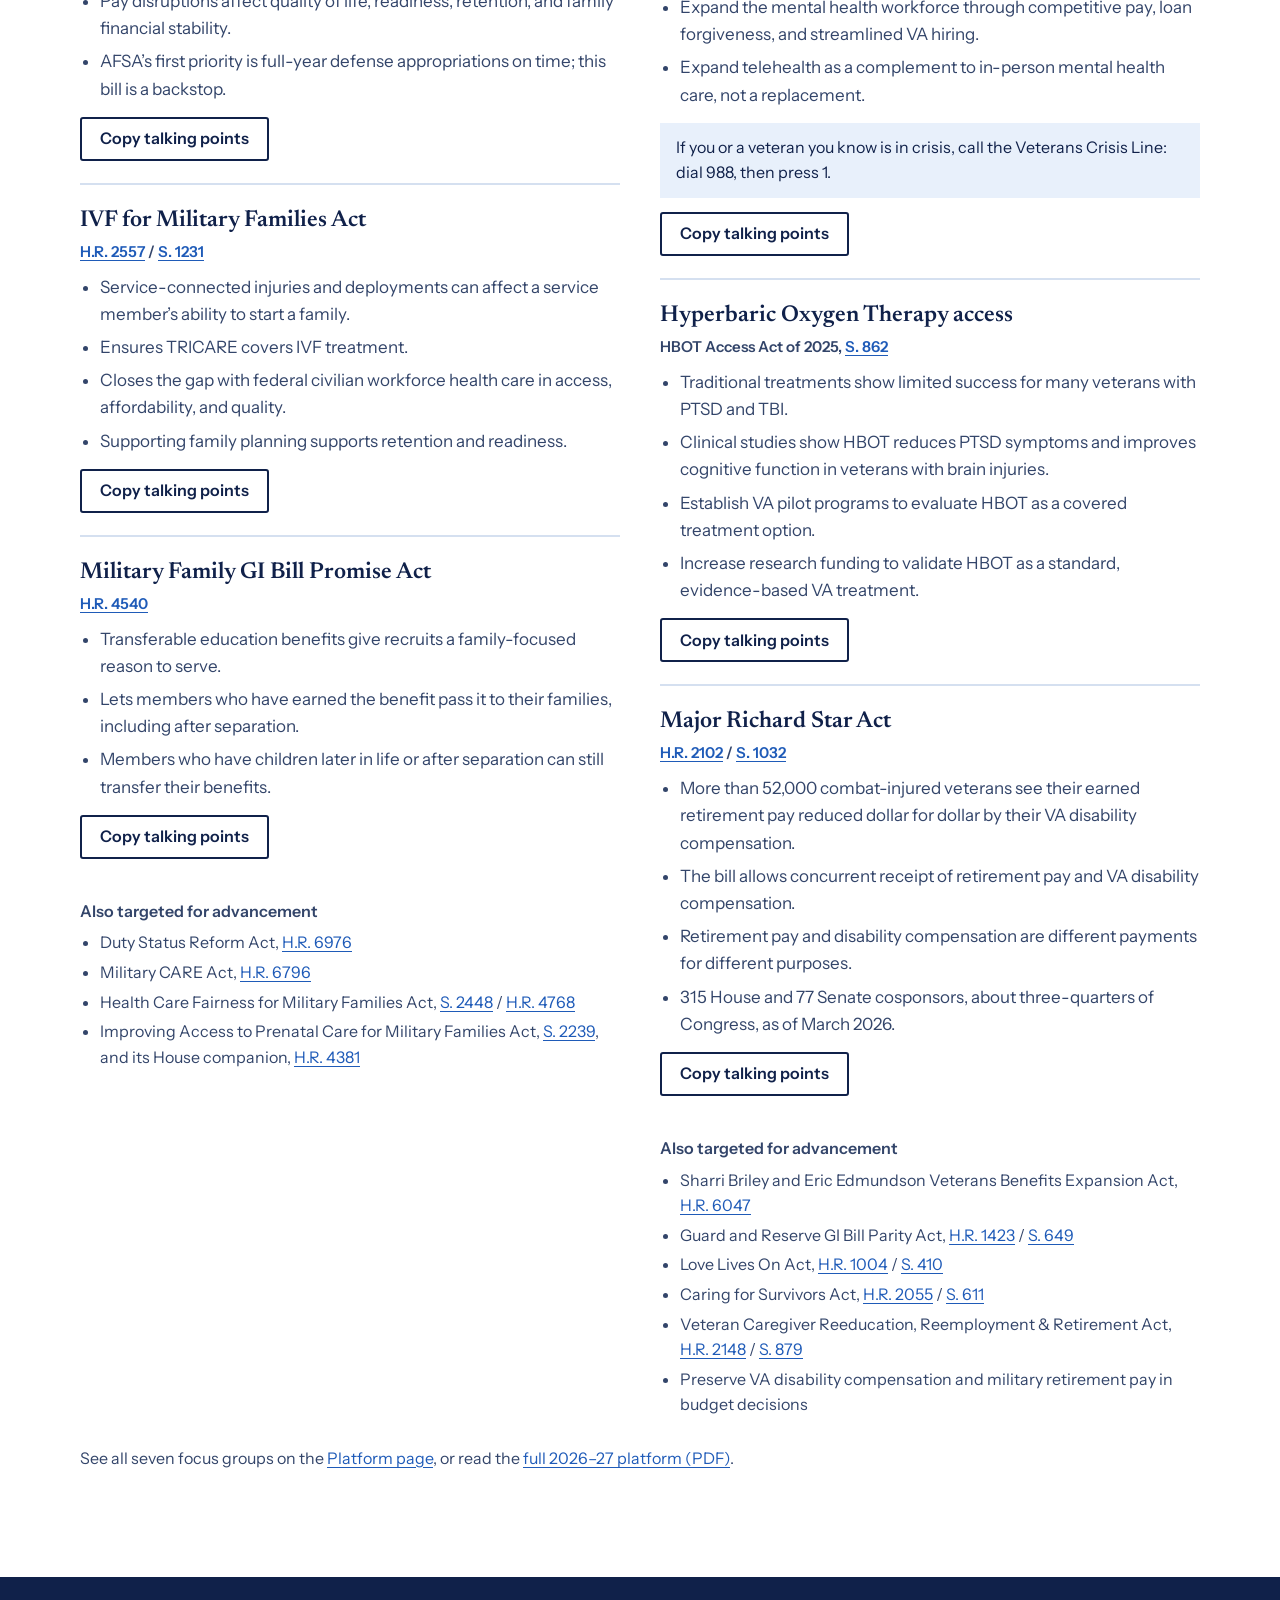
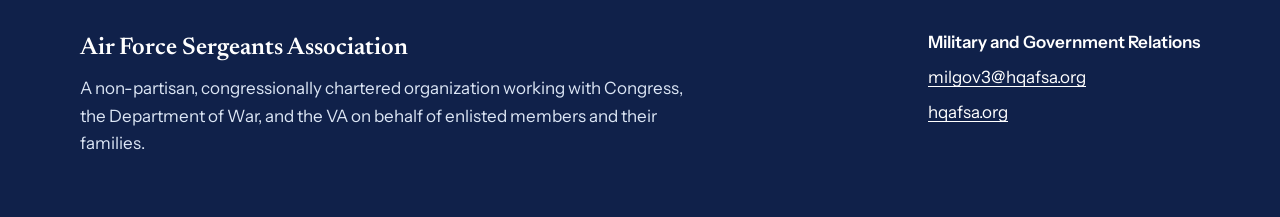
==== commit 13366a21: "Add files via upload" ====
--- a/toolkit.html
+++ b/toolkit.html
@@ -99,6 +99,7 @@
           </ul>
         </div>
       </div>
+      <p class="capacity"><strong>It’s never too late to start.</strong> Legislative Awareness Week is a starting point, not a deadline. You can reach out to your district office any time of year. Some AFSA chapters have long-standing relationships with their elected officials, built one call and one visit at a time. The goal of this week is to make that true for every chapter.</p>
     </div>
   </section>
 
